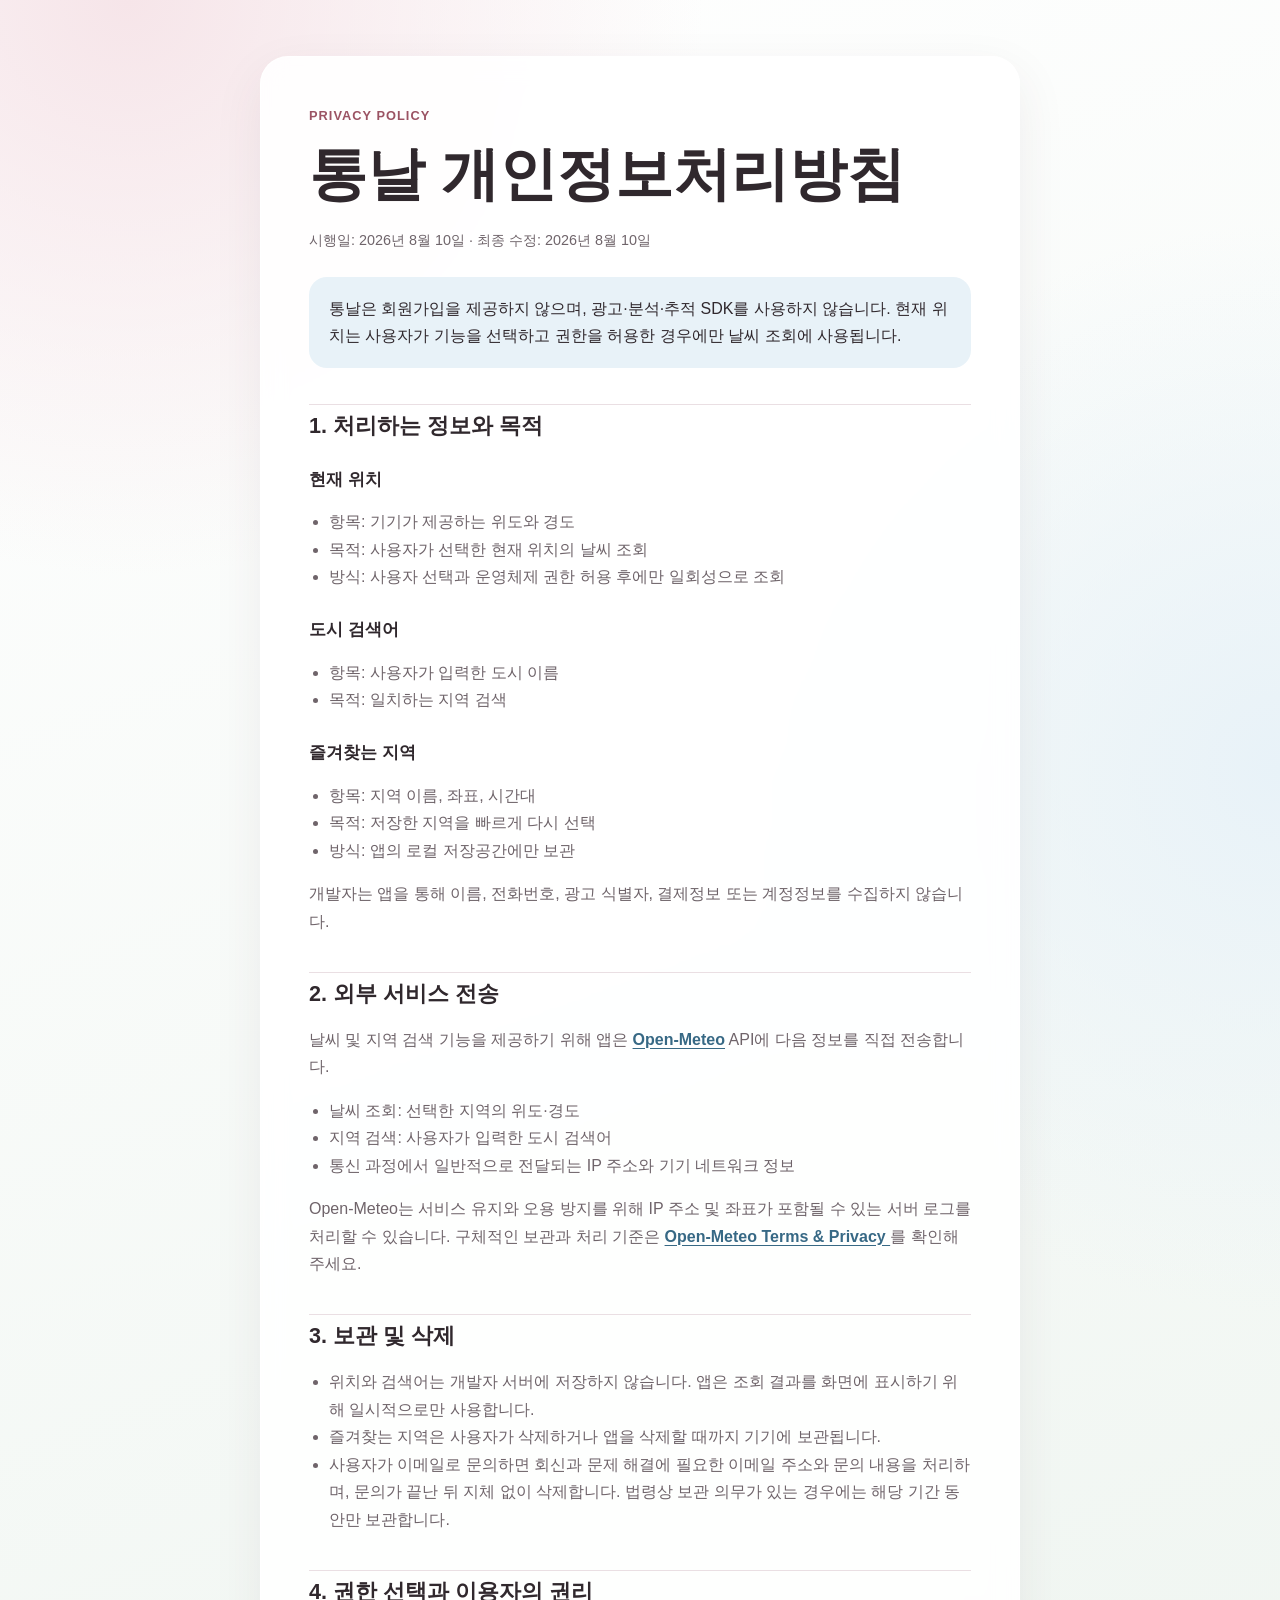
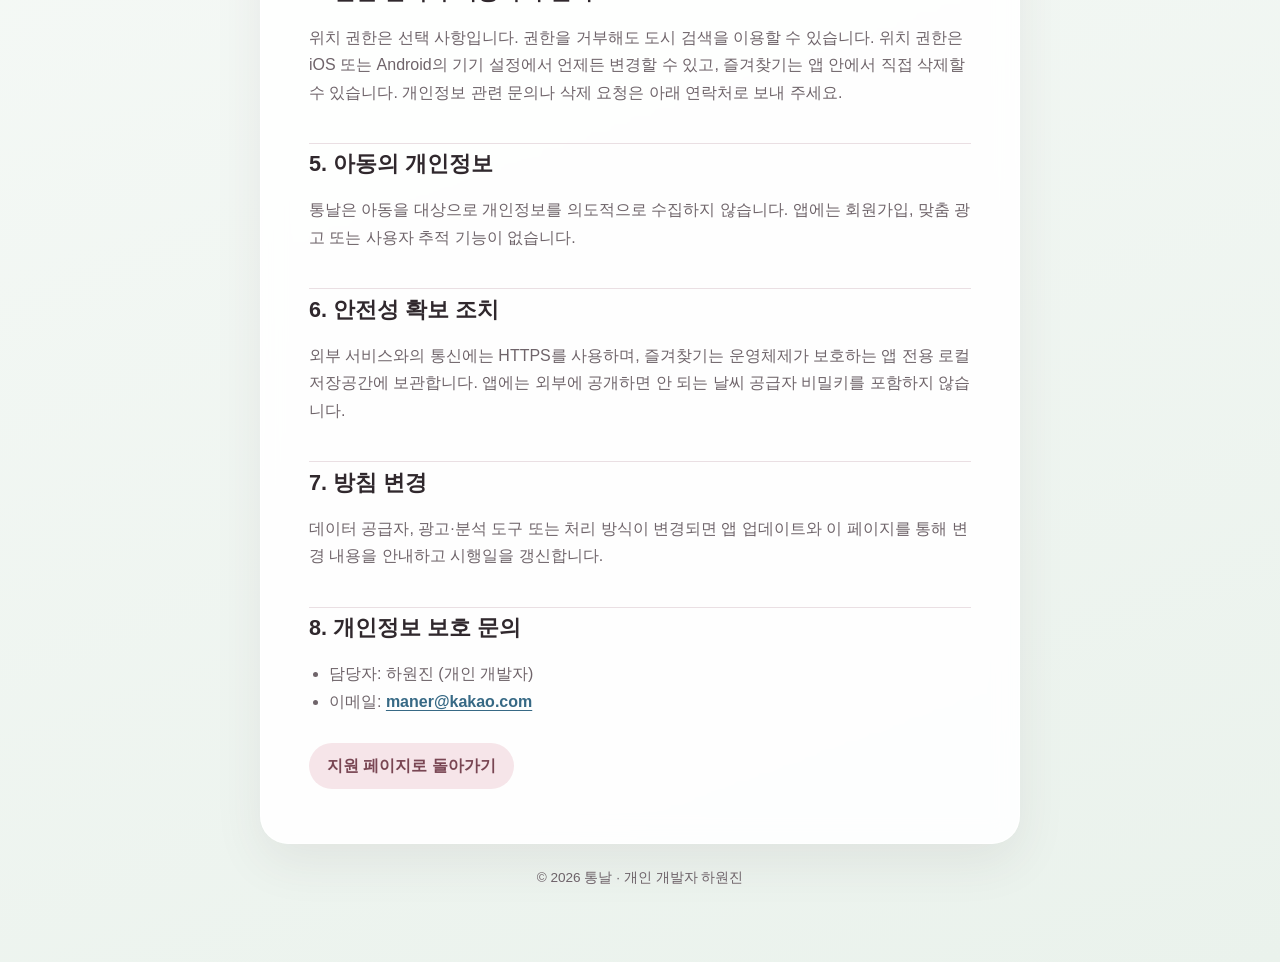
==== privacy.html @ be3b6df5 "통날 지원 및 개인정보처리방침 공개" ====
<!doctype html>
<html lang="ko">
  <head>
    <meta charset="utf-8" />
    <meta name="viewport" content="width=device-width, initial-scale=1" />
    <meta name="description" content="통합날씨앱 통날 개인정보처리방침" />
    <title>통날 개인정보처리방침</title>
    <link rel="stylesheet" href="styles.css" />
  </head>
  <body>
    <main>
      <article class="card">
        <div class="eyebrow">PRIVACY POLICY</div>
        <h1>통날 개인정보처리방침</h1>
        <p class="meta">시행일: 2026년 8월 10일 · 최종 수정: 2026년 8월 10일</p>

        <div class="notice">
          통날은 회원가입을 제공하지 않으며, 광고·분석·추적 SDK를 사용하지
          않습니다. 현재 위치는 사용자가 기능을 선택하고 권한을 허용한 경우에만
          날씨 조회에 사용됩니다.
        </div>

        <h2>1. 처리하는 정보와 목적</h2>
        <h3>현재 위치</h3>
        <ul>
          <li>항목: 기기가 제공하는 위도와 경도</li>
          <li>목적: 사용자가 선택한 현재 위치의 날씨 조회</li>
          <li>방식: 사용자 선택과 운영체제 권한 허용 후에만 일회성으로 조회</li>
        </ul>
        <h3>도시 검색어</h3>
        <ul>
          <li>항목: 사용자가 입력한 도시 이름</li>
          <li>목적: 일치하는 지역 검색</li>
        </ul>
        <h3>즐겨찾는 지역</h3>
        <ul>
          <li>항목: 지역 이름, 좌표, 시간대</li>
          <li>목적: 저장한 지역을 빠르게 다시 선택</li>
          <li>방식: 앱의 로컬 저장공간에만 보관</li>
        </ul>
        <p>
          개발자는 앱을 통해 이름, 전화번호, 광고 식별자, 결제정보 또는 계정정보를
          수집하지 않습니다.
        </p>

        <h2>2. 외부 서비스 전송</h2>
        <p>
          날씨 및 지역 검색 기능을 제공하기 위해 앱은
          <a href="https://open-meteo.com/" rel="external">Open-Meteo</a> API에
          다음 정보를 직접 전송합니다.
        </p>
        <ul>
          <li>날씨 조회: 선택한 지역의 위도·경도</li>
          <li>지역 검색: 사용자가 입력한 도시 검색어</li>
          <li>통신 과정에서 일반적으로 전달되는 IP 주소와 기기 네트워크 정보</li>
        </ul>
        <p>
          Open-Meteo는 서비스 유지와 오용 방지를 위해 IP 주소 및 좌표가 포함될 수
          있는 서버 로그를 처리할 수 있습니다. 구체적인 보관과 처리 기준은
          <a href="https://open-meteo.com/en/terms" rel="external">
            Open-Meteo Terms &amp; Privacy
          </a>를 확인해 주세요.
        </p>

        <h2>3. 보관 및 삭제</h2>
        <ul>
          <li>
            위치와 검색어는 개발자 서버에 저장하지 않습니다. 앱은 조회 결과를
            화면에 표시하기 위해 일시적으로만 사용합니다.
          </li>
          <li>
            즐겨찾는 지역은 사용자가 삭제하거나 앱을 삭제할 때까지 기기에
            보관됩니다.
          </li>
          <li>
            사용자가 이메일로 문의하면 회신과 문제 해결에 필요한 이메일 주소와
            문의 내용을 처리하며, 문의가 끝난 뒤 지체 없이 삭제합니다. 법령상
            보관 의무가 있는 경우에는 해당 기간 동안만 보관합니다.
          </li>
        </ul>

        <h2>4. 권한 선택과 이용자의 권리</h2>
        <p>
          위치 권한은 선택 사항입니다. 권한을 거부해도 도시 검색을 이용할 수
          있습니다. 위치 권한은 iOS 또는 Android의 기기 설정에서 언제든 변경할 수
          있고, 즐겨찾기는 앱 안에서 직접 삭제할 수 있습니다. 개인정보 관련 문의나
          삭제 요청은 아래 연락처로 보내 주세요.
        </p>

        <h2>5. 아동의 개인정보</h2>
        <p>
          통날은 아동을 대상으로 개인정보를 의도적으로 수집하지 않습니다. 앱에는
          회원가입, 맞춤 광고 또는 사용자 추적 기능이 없습니다.
        </p>

        <h2>6. 안전성 확보 조치</h2>
        <p>
          외부 서비스와의 통신에는 HTTPS를 사용하며, 즐겨찾기는 운영체제가 보호하는
          앱 전용 로컬 저장공간에 보관합니다. 앱에는 외부에 공개하면 안 되는 날씨
          공급자 비밀키를 포함하지 않습니다.
        </p>

        <h2>7. 방침 변경</h2>
        <p>
          데이터 공급자, 광고·분석 도구 또는 처리 방식이 변경되면 앱 업데이트와 이
          페이지를 통해 변경 내용을 안내하고 시행일을 갱신합니다.
        </p>

        <h2>8. 개인정보 보호 문의</h2>
        <ul>
          <li>담당자: 하원진 (개인 개발자)</li>
          <li>이메일: <a href="mailto:maner@kakao.com">maner@kakao.com</a></li>
        </ul>

        <div class="actions">
          <a class="button secondary" href="index.html">지원 페이지로 돌아가기</a>
        </div>
      </article>
      <footer>© 2026 통날 · 개인 개발자 하원진</footer>
    </main>
  </body>
</html>
---- styles.css ----
:root {
  color-scheme: light;
  --ink: #30282d;
  --muted: #6f646a;
  --line: #eadfe3;
  --rose: #f6e5e9;
  --blue: #e8f2f8;
  --sage: #eaf2ec;
  --surface: rgba(255, 255, 255, 0.9);
}

* {
  box-sizing: border-box;
}

body {
  margin: 0;
  color: var(--ink);
  background:
    radial-gradient(circle at 10% 0%, var(--rose), transparent 36rem),
    radial-gradient(circle at 100% 30%, var(--blue), transparent 34rem),
    linear-gradient(160deg, #fff 0%, var(--sage) 100%);
  font-family: -apple-system, BlinkMacSystemFont, "Apple SD Gothic Neo",
    "Noto Sans KR", sans-serif;
  line-height: 1.72;
  min-height: 100vh;
}

main {
  width: min(760px, calc(100% - 32px));
  margin: 0 auto;
  padding: 56px 0 72px;
}

.card {
  background: var(--surface);
  border: 1px solid rgba(255, 255, 255, 0.8);
  border-radius: 28px;
  box-shadow: 0 18px 50px rgba(71, 56, 64, 0.08);
  padding: clamp(24px, 5vw, 48px);
  backdrop-filter: blur(12px);
}

.eyebrow {
  color: #9b5363;
  font-size: 0.8rem;
  font-weight: 800;
  letter-spacing: 0.08em;
}

h1,
h2,
h3 {
  line-height: 1.35;
  margin-top: 1.7em;
}

h1 {
  font-size: clamp(2rem, 8vw, 3.6rem);
  margin: 0.15em 0 0.25em;
}

h2 {
  font-size: 1.35rem;
  padding-top: 0.35rem;
  border-top: 1px solid var(--line);
}

h3 {
  font-size: 1.05rem;
}

p,
li {
  color: var(--muted);
}

ul {
  padding-left: 1.25rem;
}

a {
  color: #376985;
  font-weight: 700;
  text-underline-offset: 0.18em;
}

.actions {
  display: flex;
  flex-wrap: wrap;
  gap: 10px;
  margin: 28px 0 6px;
}

.button {
  display: inline-flex;
  align-items: center;
  min-height: 46px;
  padding: 0 18px;
  border-radius: 999px;
  background: #394f5b;
  color: #fff;
  text-decoration: none;
}

.button.secondary {
  background: var(--rose);
  color: #794653;
}

.meta {
  font-size: 0.9rem;
}

.notice {
  margin: 24px 0;
  padding: 18px 20px;
  border-radius: 18px;
  background: var(--blue);
}

footer {
  text-align: center;
  color: var(--muted);
  font-size: 0.85rem;
  padding-top: 22px;
}

@media (max-width: 480px) {
  main {
    width: min(100% - 20px, 760px);
    padding-top: 20px;
  }

  .card {
    border-radius: 22px;
    padding: 24px 20px 32px;
  }
}
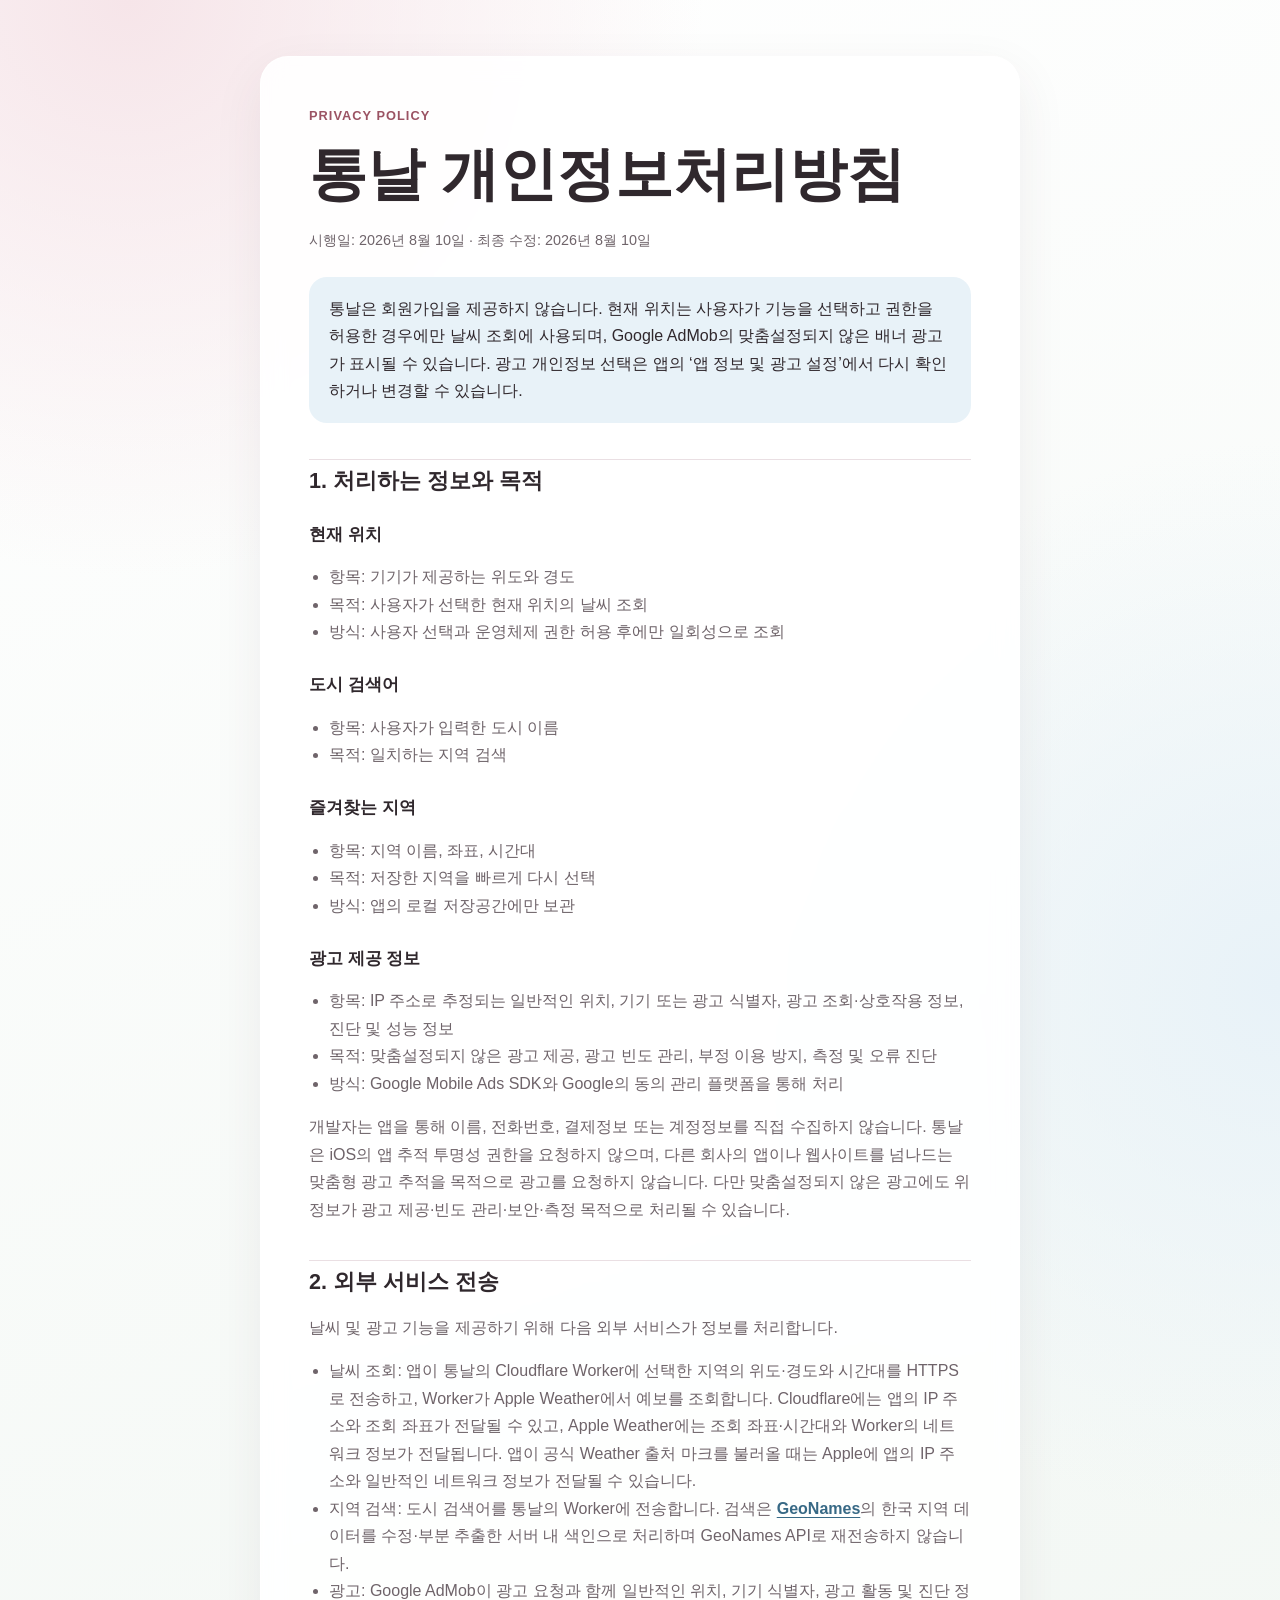
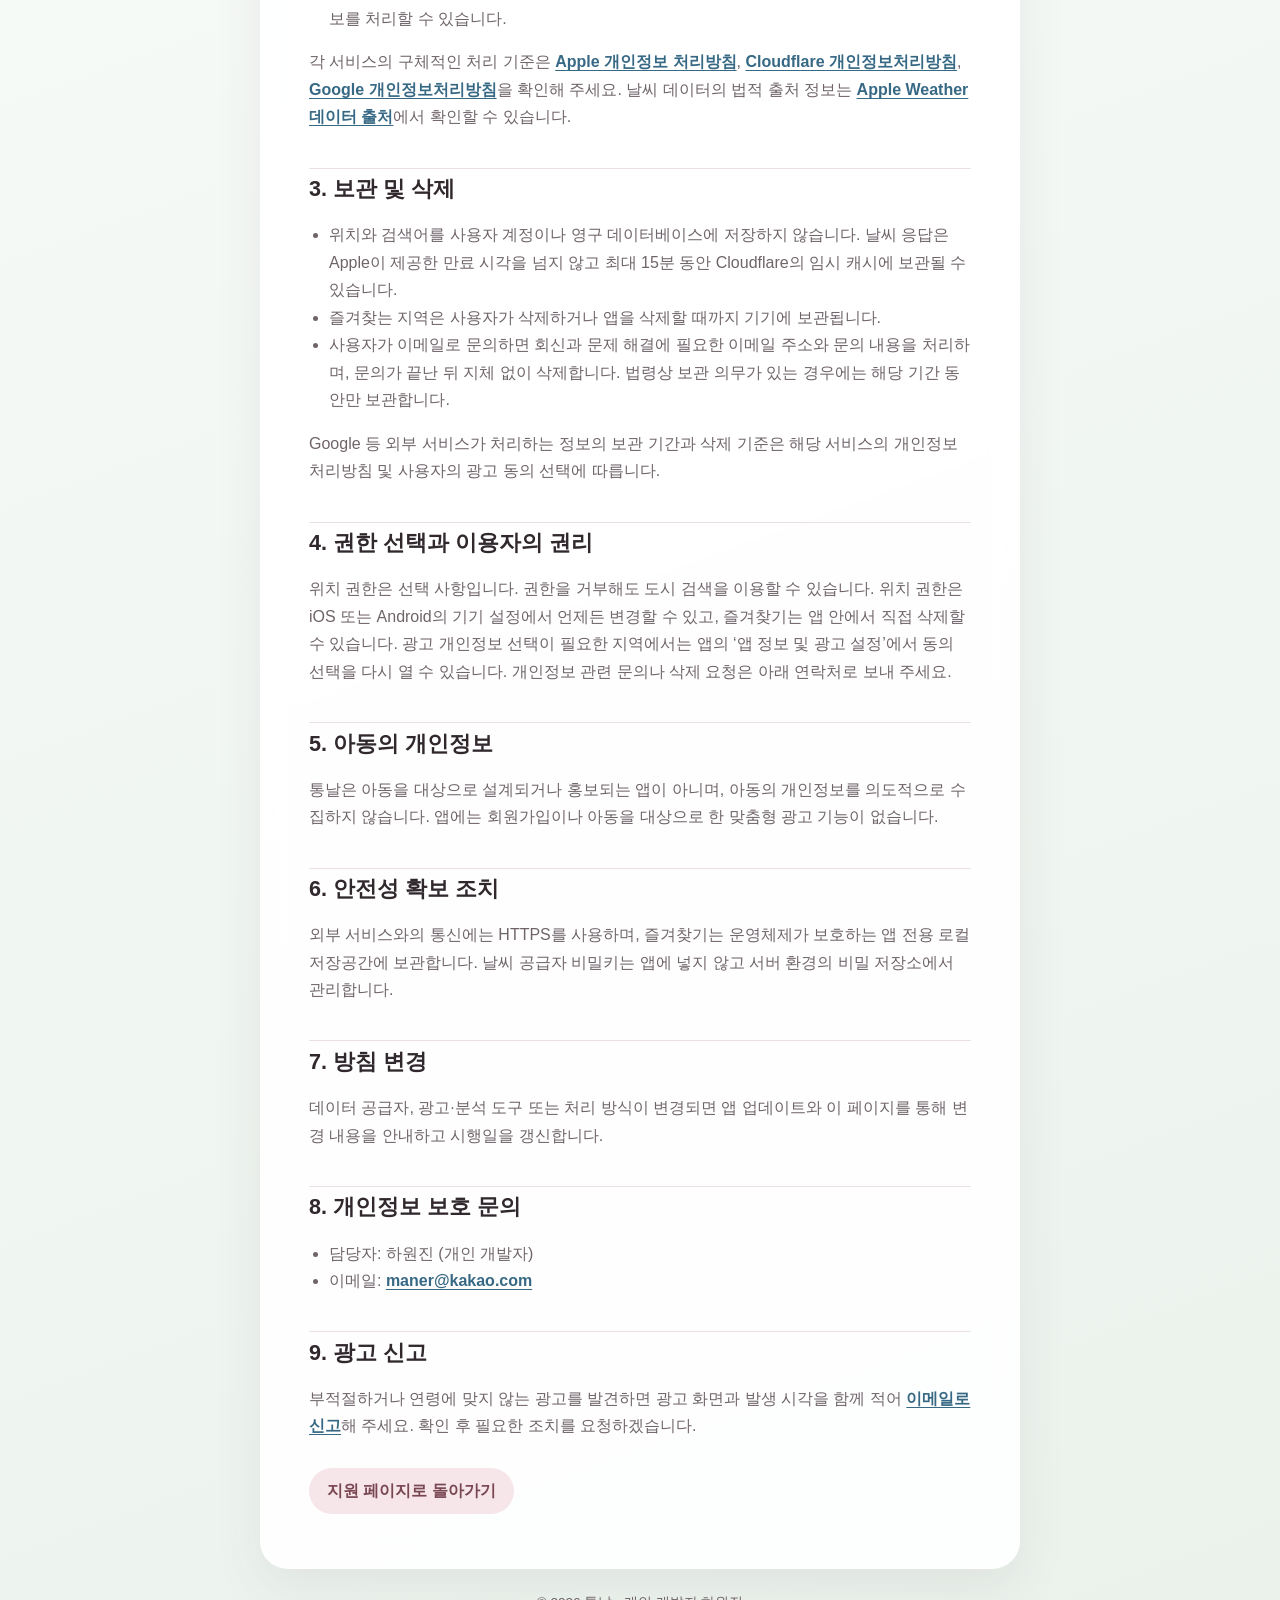
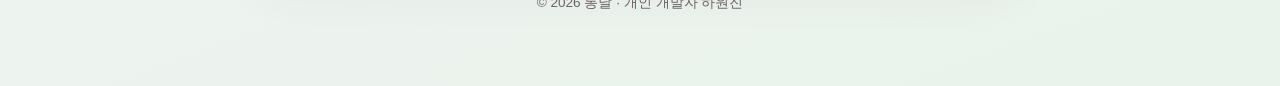
==== commit 66d3b77d: "AdMob 개인정보처리방침 반영" ====
--- a/privacy.html
+++ b/privacy.html
@@ -15,9 +15,10 @@
         <p class="meta">시행일: 2026년 8월 10일 · 최종 수정: 2026년 8월 10일</p>
 
         <div class="notice">
-          통날은 회원가입을 제공하지 않으며, 광고·분석·추적 SDK를 사용하지
-          않습니다. 현재 위치는 사용자가 기능을 선택하고 권한을 허용한 경우에만
-          날씨 조회에 사용됩니다.
+          통날은 회원가입을 제공하지 않습니다. 현재 위치는 사용자가 기능을
+          선택하고 권한을 허용한 경우에만 날씨 조회에 사용되며, Google AdMob의
+          맞춤설정되지 않은 배너 광고가 표시될 수 있습니다. 광고 개인정보 선택은
+          앱의 ‘앱 정보 및 광고 설정’에서 다시 확인하거나 변경할 수 있습니다.
         </div>
 
         <h2>1. 처리하는 정보와 목적</h2>
@@ -38,35 +39,68 @@
           <li>목적: 저장한 지역을 빠르게 다시 선택</li>
           <li>방식: 앱의 로컬 저장공간에만 보관</li>
         </ul>
+        <h3>광고 제공 정보</h3>
+        <ul>
+          <li>
+            항목: IP 주소로 추정되는 일반적인 위치, 기기 또는 광고 식별자, 광고
+            조회·상호작용 정보, 진단 및 성능 정보
+          </li>
+          <li>
+            목적: 맞춤설정되지 않은 광고 제공, 광고 빈도 관리, 부정 이용 방지,
+            측정 및 오류 진단
+          </li>
+          <li>
+            방식: Google Mobile Ads SDK와 Google의 동의 관리 플랫폼을 통해 처리
+          </li>
+        </ul>
         <p>
-          개발자는 앱을 통해 이름, 전화번호, 광고 식별자, 결제정보 또는 계정정보를
-          수집하지 않습니다.
+          개발자는 앱을 통해 이름, 전화번호, 결제정보 또는 계정정보를 직접
+          수집하지 않습니다. 통날은 iOS의 앱 추적 투명성 권한을 요청하지 않으며,
+          다른 회사의 앱이나 웹사이트를 넘나드는 맞춤형 광고 추적을 목적으로
+          광고를 요청하지 않습니다. 다만 맞춤설정되지 않은 광고에도 위 정보가
+          광고 제공·빈도 관리·보안·측정 목적으로 처리될 수 있습니다.
         </p>
 
         <h2>2. 외부 서비스 전송</h2>
         <p>
-          날씨 및 지역 검색 기능을 제공하기 위해 앱은
-          <a href="https://open-meteo.com/" rel="external">Open-Meteo</a> API에
-          다음 정보를 직접 전송합니다.
+          날씨 및 광고 기능을 제공하기 위해 다음 외부 서비스가 정보를 처리합니다.
         </p>
         <ul>
-          <li>날씨 조회: 선택한 지역의 위도·경도</li>
-          <li>지역 검색: 사용자가 입력한 도시 검색어</li>
-          <li>통신 과정에서 일반적으로 전달되는 IP 주소와 기기 네트워크 정보</li>
+          <li>
+            날씨 조회: 앱이 통날의 Cloudflare Worker에 선택한 지역의 위도·경도와
+            시간대를 HTTPS로 전송하고, Worker가 Apple Weather에서 예보를
+            조회합니다. Cloudflare에는 앱의 IP 주소와 조회 좌표가 전달될 수 있고,
+            Apple Weather에는 조회 좌표·시간대와 Worker의 네트워크 정보가
+            전달됩니다. 앱이 공식 Weather 출처 마크를 불러올 때는 Apple에 앱의
+            IP 주소와 일반적인 네트워크 정보가 전달될 수 있습니다.
+          </li>
+          <li>
+            지역 검색: 도시 검색어를 통날의 Worker에 전송합니다. 검색은
+            <a href="https://www.geonames.org/" rel="external">GeoNames</a>의 한국
+            지역 데이터를 수정·부분 추출한 서버 내 색인으로 처리하며 GeoNames
+            API로 재전송하지 않습니다.
+          </li>
+          <li>
+            광고: Google AdMob이 광고 요청과 함께 일반적인 위치, 기기 식별자,
+            광고 활동 및 진단 정보를 처리할 수 있습니다.
+          </li>
         </ul>
         <p>
-          Open-Meteo는 서비스 유지와 오용 방지를 위해 IP 주소 및 좌표가 포함될 수
-          있는 서버 로그를 처리할 수 있습니다. 구체적인 보관과 처리 기준은
-          <a href="https://open-meteo.com/en/terms" rel="external">
-            Open-Meteo Terms &amp; Privacy
-          </a>를 확인해 주세요.
+          각 서비스의 구체적인 처리 기준은
+          <a href="https://www.apple.com/legal/privacy/" rel="external">Apple 개인정보 처리방침</a>,
+          <a href="https://www.cloudflare.com/privacypolicy/" rel="external">Cloudflare 개인정보처리방침</a>,
+          <a href="https://policies.google.com/privacy" rel="external">Google 개인정보처리방침</a>을
+          확인해 주세요. 날씨 데이터의 법적 출처 정보는
+          <a href="https://weatherkit.apple.com/legal-attribution.html" rel="external">Apple Weather 데이터 출처</a>에서
+          확인할 수 있습니다.
         </p>
 
         <h2>3. 보관 및 삭제</h2>
         <ul>
           <li>
-            위치와 검색어는 개발자 서버에 저장하지 않습니다. 앱은 조회 결과를
-            화면에 표시하기 위해 일시적으로만 사용합니다.
+            위치와 검색어를 사용자 계정이나 영구 데이터베이스에 저장하지
+            않습니다. 날씨 응답은 Apple이 제공한 만료 시각을 넘지 않고 최대
+            15분 동안 Cloudflare의 임시 캐시에 보관될 수 있습니다.
           </li>
           <li>
             즐겨찾는 지역은 사용자가 삭제하거나 앱을 삭제할 때까지 기기에
@@ -78,26 +112,32 @@
             보관 의무가 있는 경우에는 해당 기간 동안만 보관합니다.
           </li>
         </ul>
+        <p>
+          Google 등 외부 서비스가 처리하는 정보의 보관 기간과 삭제 기준은 해당
+          서비스의 개인정보처리방침 및 사용자의 광고 동의 선택에 따릅니다.
+        </p>
 
         <h2>4. 권한 선택과 이용자의 권리</h2>
         <p>
           위치 권한은 선택 사항입니다. 권한을 거부해도 도시 검색을 이용할 수
           있습니다. 위치 권한은 iOS 또는 Android의 기기 설정에서 언제든 변경할 수
-          있고, 즐겨찾기는 앱 안에서 직접 삭제할 수 있습니다. 개인정보 관련 문의나
-          삭제 요청은 아래 연락처로 보내 주세요.
+          있고, 즐겨찾기는 앱 안에서 직접 삭제할 수 있습니다. 광고 개인정보 선택이
+          필요한 지역에서는 앱의 ‘앱 정보 및 광고 설정’에서 동의 선택을 다시 열 수
+          있습니다. 개인정보 관련 문의나 삭제 요청은 아래 연락처로 보내 주세요.
         </p>
 
         <h2>5. 아동의 개인정보</h2>
         <p>
-          통날은 아동을 대상으로 개인정보를 의도적으로 수집하지 않습니다. 앱에는
-          회원가입, 맞춤 광고 또는 사용자 추적 기능이 없습니다.
+          통날은 아동을 대상으로 설계되거나 홍보되는 앱이 아니며, 아동의
+          개인정보를 의도적으로 수집하지 않습니다. 앱에는 회원가입이나 아동을
+          대상으로 한 맞춤형 광고 기능이 없습니다.
         </p>
 
         <h2>6. 안전성 확보 조치</h2>
         <p>
           외부 서비스와의 통신에는 HTTPS를 사용하며, 즐겨찾기는 운영체제가 보호하는
-          앱 전용 로컬 저장공간에 보관합니다. 앱에는 외부에 공개하면 안 되는 날씨
-          공급자 비밀키를 포함하지 않습니다.
+          앱 전용 로컬 저장공간에 보관합니다. 날씨 공급자 비밀키는 앱에 넣지 않고
+          서버 환경의 비밀 저장소에서 관리합니다.
         </p>
 
         <h2>7. 방침 변경</h2>
@@ -112,6 +152,14 @@
           <li>이메일: <a href="mailto:maner@kakao.com">maner@kakao.com</a></li>
         </ul>
 
+        <h2>9. 광고 신고</h2>
+        <p>
+          부적절하거나 연령에 맞지 않는 광고를 발견하면 광고 화면과 발생 시각을
+          함께 적어
+          <a href="mailto:maner@kakao.com?subject=%ED%86%B5%EB%82%A0%20%EA%B4%91%EA%B3%A0%20%EC%8B%A0%EA%B3%A0">이메일로 신고</a>해
+          주세요. 확인 후 필요한 조치를 요청하겠습니다.
+        </p>
+
         <div class="actions">
           <a class="button secondary" href="index.html">지원 페이지로 돌아가기</a>
         </div>
--- a/styles.css
+++ b/styles.css
@@ -137,4 +137,3 @@
     padding: 24px 20px 32px;
   }
 }
-
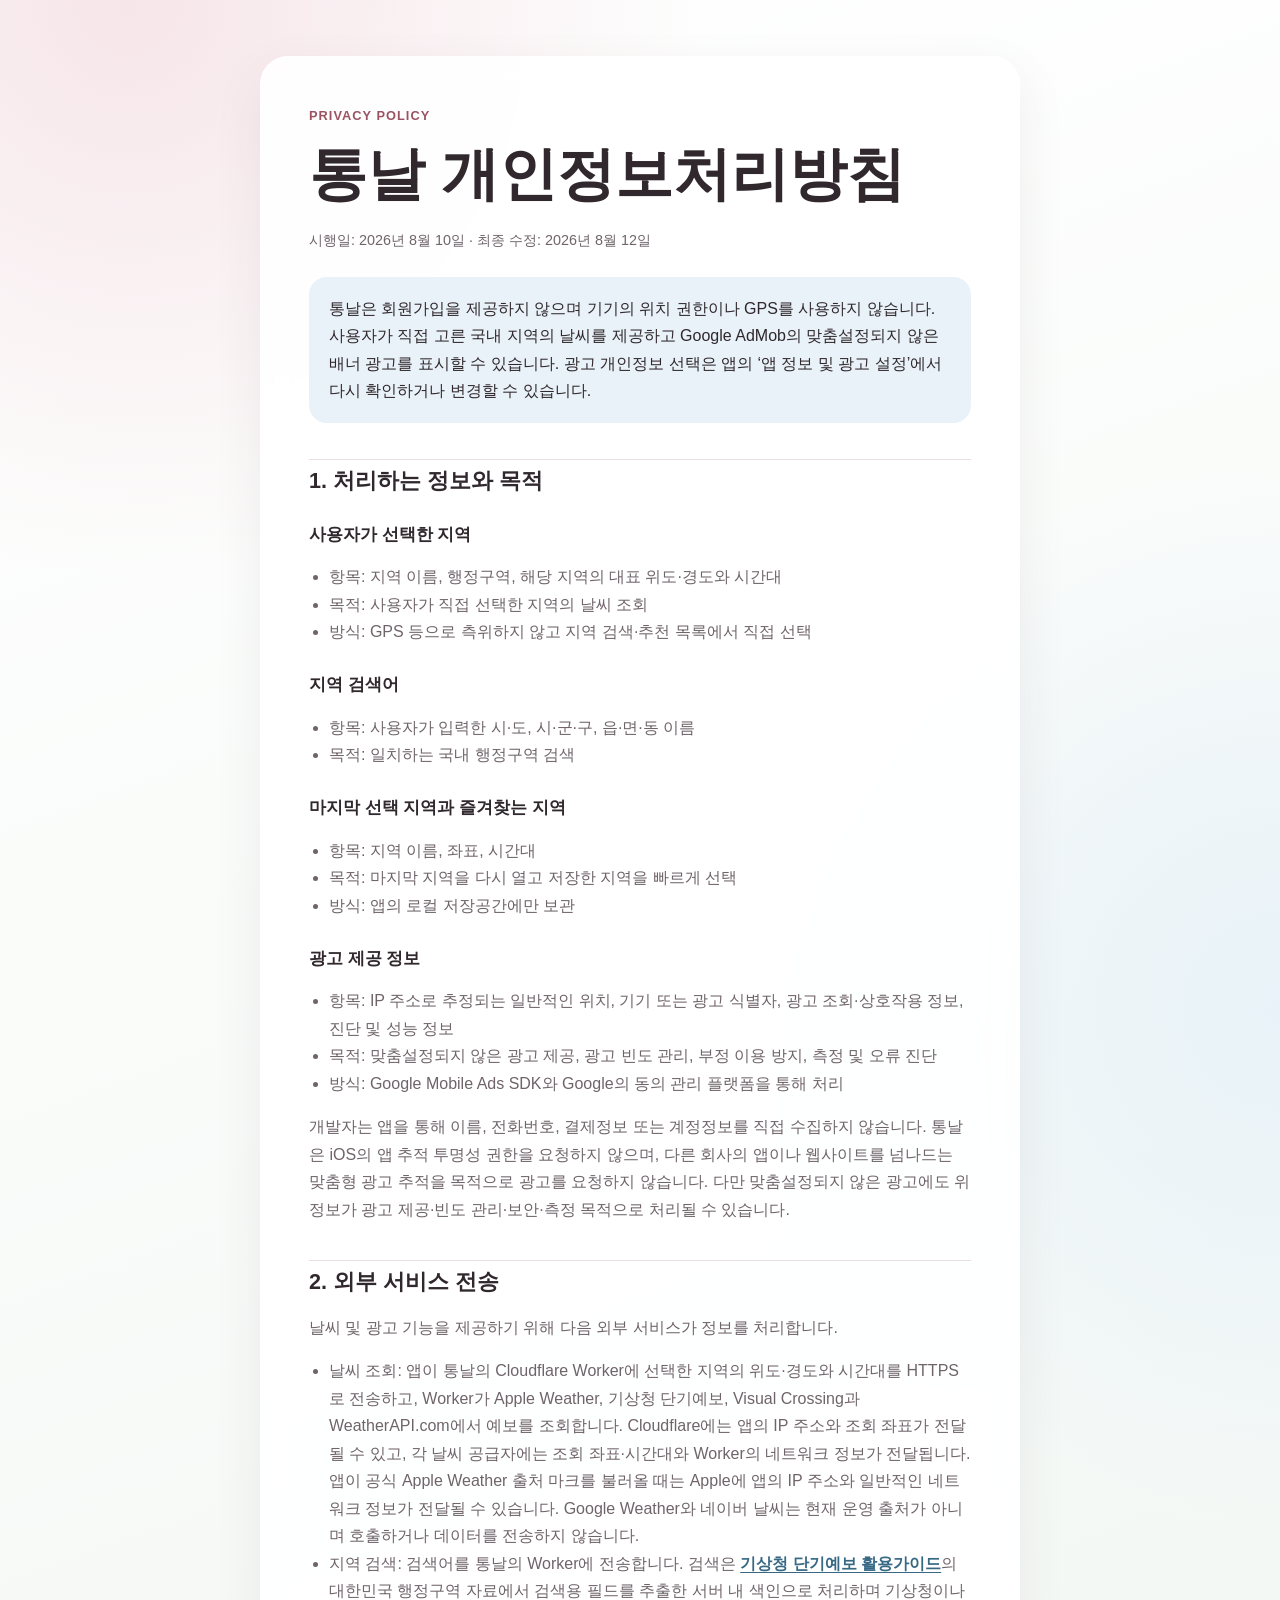
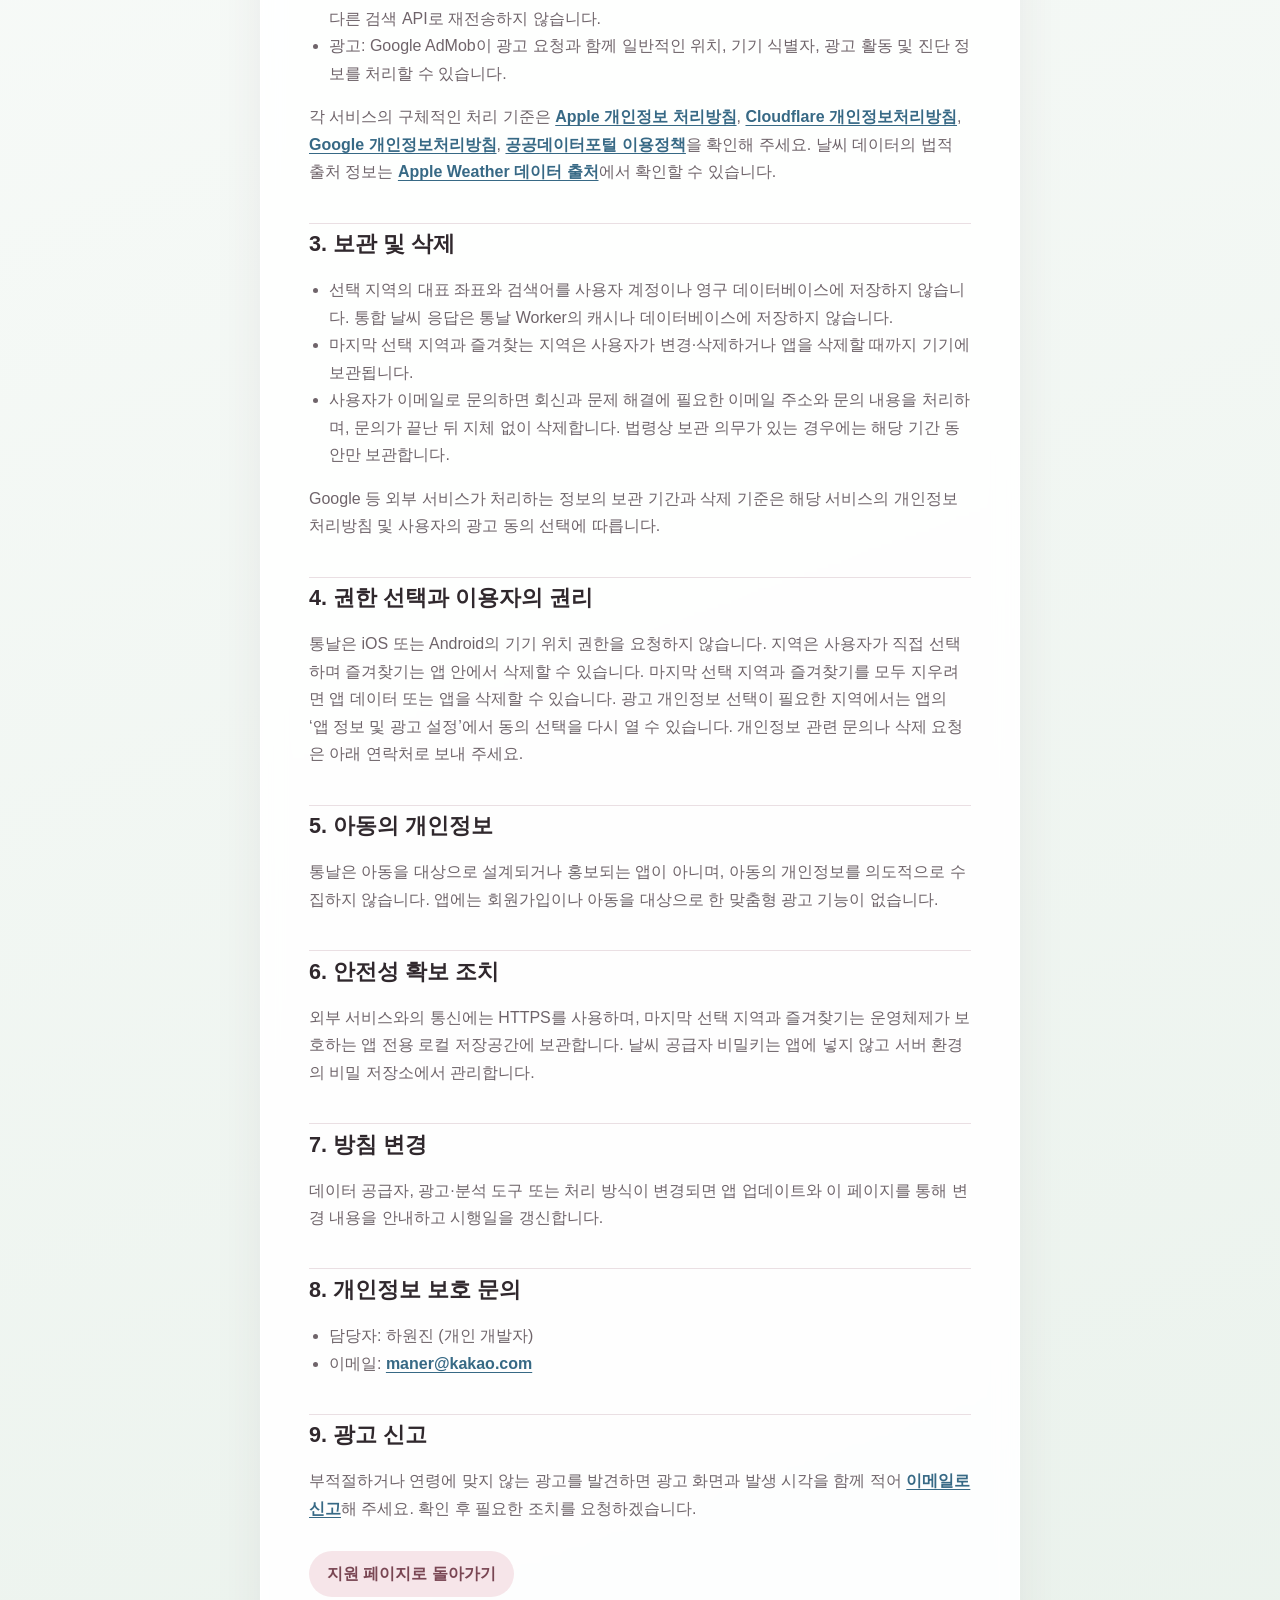
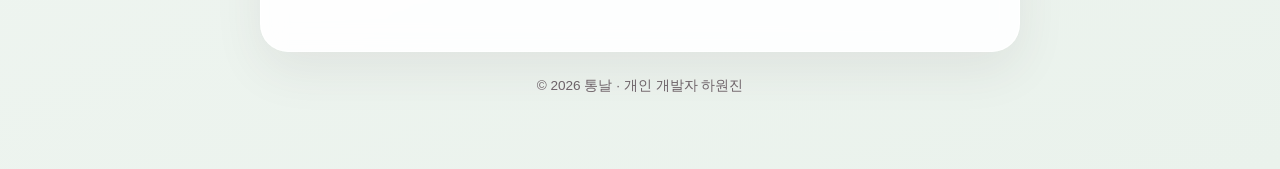
==== commit eb21e762: "Update support privacy policy for manual region selection" ====
--- a/privacy.html
+++ b/privacy.html
@@ -12,31 +12,31 @@
       <article class="card">
         <div class="eyebrow">PRIVACY POLICY</div>
         <h1>통날 개인정보처리방침</h1>
-        <p class="meta">시행일: 2026년 8월 10일 · 최종 수정: 2026년 8월 10일</p>
+        <p class="meta">시행일: 2026년 8월 10일 · 최종 수정: 2026년 8월 12일</p>
 
         <div class="notice">
-          통날은 회원가입을 제공하지 않습니다. 현재 위치는 사용자가 기능을
-          선택하고 권한을 허용한 경우에만 날씨 조회에 사용되며, Google AdMob의
-          맞춤설정되지 않은 배너 광고가 표시될 수 있습니다. 광고 개인정보 선택은
-          앱의 ‘앱 정보 및 광고 설정’에서 다시 확인하거나 변경할 수 있습니다.
+          통날은 회원가입을 제공하지 않으며 기기의 위치 권한이나 GPS를 사용하지
+          않습니다. 사용자가 직접 고른 국내 지역의 날씨를 제공하고 Google
+          AdMob의 맞춤설정되지 않은 배너 광고를 표시할 수 있습니다. 광고 개인정보
+          선택은 앱의 ‘앱 정보 및 광고 설정’에서 다시 확인하거나 변경할 수 있습니다.
         </div>
 
         <h2>1. 처리하는 정보와 목적</h2>
-        <h3>현재 위치</h3>
+        <h3>사용자가 선택한 지역</h3>
         <ul>
-          <li>항목: 기기가 제공하는 위도와 경도</li>
-          <li>목적: 사용자가 선택한 현재 위치의 날씨 조회</li>
-          <li>방식: 사용자 선택과 운영체제 권한 허용 후에만 일회성으로 조회</li>
+          <li>항목: 지역 이름, 행정구역, 해당 지역의 대표 위도·경도와 시간대</li>
+          <li>목적: 사용자가 직접 선택한 지역의 날씨 조회</li>
+          <li>방식: GPS 등으로 측위하지 않고 지역 검색·추천 목록에서 직접 선택</li>
         </ul>
-        <h3>도시 검색어</h3>
+        <h3>지역 검색어</h3>
         <ul>
-          <li>항목: 사용자가 입력한 도시 이름</li>
-          <li>목적: 일치하는 지역 검색</li>
+          <li>항목: 사용자가 입력한 시·도, 시·군·구, 읍·면·동 이름</li>
+          <li>목적: 일치하는 국내 행정구역 검색</li>
         </ul>
-        <h3>즐겨찾는 지역</h3>
+        <h3>마지막 선택 지역과 즐겨찾는 지역</h3>
         <ul>
           <li>항목: 지역 이름, 좌표, 시간대</li>
-          <li>목적: 저장한 지역을 빠르게 다시 선택</li>
+          <li>목적: 마지막 지역을 다시 열고 저장한 지역을 빠르게 선택</li>
           <li>방식: 앱의 로컬 저장공간에만 보관</li>
         </ul>
         <h3>광고 제공 정보</h3>
@@ -68,17 +68,20 @@
         <ul>
           <li>
             날씨 조회: 앱이 통날의 Cloudflare Worker에 선택한 지역의 위도·경도와
-            시간대를 HTTPS로 전송하고, Worker가 Apple Weather에서 예보를
-            조회합니다. Cloudflare에는 앱의 IP 주소와 조회 좌표가 전달될 수 있고,
-            Apple Weather에는 조회 좌표·시간대와 Worker의 네트워크 정보가
-            전달됩니다. 앱이 공식 Weather 출처 마크를 불러올 때는 Apple에 앱의
-            IP 주소와 일반적인 네트워크 정보가 전달될 수 있습니다.
+            시간대를 HTTPS로 전송하고, Worker가 Apple Weather, 기상청 단기예보,
+            Visual Crossing과 WeatherAPI.com에서
+            예보를 조회합니다. Cloudflare에는 앱의 IP 주소와
+            조회 좌표가 전달될 수 있고, 각 날씨 공급자에는 조회 좌표·시간대와
+            Worker의 네트워크 정보가 전달됩니다. 앱이 공식 Apple Weather 출처
+            마크를 불러올 때는 Apple에 앱의 IP 주소와 일반적인 네트워크 정보가
+            전달될 수 있습니다. Google Weather와 네이버 날씨는 현재 운영 출처가
+            아니며 호출하거나 데이터를 전송하지 않습니다.
           </li>
           <li>
-            지역 검색: 도시 검색어를 통날의 Worker에 전송합니다. 검색은
-            <a href="https://www.geonames.org/" rel="external">GeoNames</a>의 한국
-            지역 데이터를 수정·부분 추출한 서버 내 색인으로 처리하며 GeoNames
-            API로 재전송하지 않습니다.
+            지역 검색: 검색어를 통날의 Worker에 전송합니다. 검색은
+            <a href="https://www.data.go.kr/data/15084084/openapi.do" rel="external">기상청 단기예보 활용가이드</a>의
+            대한민국 행정구역 자료에서 검색용 필드를 추출한 서버 내 색인으로
+            처리하며 기상청이나 다른 검색 API로 재전송하지 않습니다.
           </li>
           <li>
             광고: Google AdMob이 광고 요청과 함께 일반적인 위치, 기기 식별자,
@@ -89,7 +92,8 @@
           각 서비스의 구체적인 처리 기준은
           <a href="https://www.apple.com/legal/privacy/" rel="external">Apple 개인정보 처리방침</a>,
           <a href="https://www.cloudflare.com/privacypolicy/" rel="external">Cloudflare 개인정보처리방침</a>,
-          <a href="https://policies.google.com/privacy" rel="external">Google 개인정보처리방침</a>을
+          <a href="https://policies.google.com/privacy" rel="external">Google 개인정보처리방침</a>,
+          <a href="https://www.data.go.kr/ugs/selectPortalPolicyView.do" rel="external">공공데이터포털 이용정책</a>을
           확인해 주세요. 날씨 데이터의 법적 출처 정보는
           <a href="https://weatherkit.apple.com/legal-attribution.html" rel="external">Apple Weather 데이터 출처</a>에서
           확인할 수 있습니다.
@@ -98,13 +102,13 @@
         <h2>3. 보관 및 삭제</h2>
         <ul>
           <li>
-            위치와 검색어를 사용자 계정이나 영구 데이터베이스에 저장하지
-            않습니다. 날씨 응답은 Apple이 제공한 만료 시각을 넘지 않고 최대
-            15분 동안 Cloudflare의 임시 캐시에 보관될 수 있습니다.
+            선택 지역의 대표 좌표와 검색어를 사용자 계정이나 영구 데이터베이스에
+            저장하지 않습니다. 통합 날씨 응답은 통날 Worker의 캐시나
+            데이터베이스에 저장하지 않습니다.
           </li>
           <li>
-            즐겨찾는 지역은 사용자가 삭제하거나 앱을 삭제할 때까지 기기에
-            보관됩니다.
+            마지막 선택 지역과 즐겨찾는 지역은 사용자가 변경·삭제하거나 앱을
+            삭제할 때까지 기기에 보관됩니다.
           </li>
           <li>
             사용자가 이메일로 문의하면 회신과 문제 해결에 필요한 이메일 주소와
@@ -119,11 +123,12 @@
 
         <h2>4. 권한 선택과 이용자의 권리</h2>
         <p>
-          위치 권한은 선택 사항입니다. 권한을 거부해도 도시 검색을 이용할 수
-          있습니다. 위치 권한은 iOS 또는 Android의 기기 설정에서 언제든 변경할 수
-          있고, 즐겨찾기는 앱 안에서 직접 삭제할 수 있습니다. 광고 개인정보 선택이
-          필요한 지역에서는 앱의 ‘앱 정보 및 광고 설정’에서 동의 선택을 다시 열 수
-          있습니다. 개인정보 관련 문의나 삭제 요청은 아래 연락처로 보내 주세요.
+          통날은 iOS 또는 Android의 기기 위치 권한을 요청하지 않습니다. 지역은
+          사용자가 직접 선택하며 즐겨찾기는 앱 안에서 삭제할 수 있습니다. 마지막
+          선택 지역과 즐겨찾기를 모두 지우려면 앱 데이터 또는 앱을 삭제할 수
+          있습니다. 광고 개인정보 선택이 필요한 지역에서는 앱의 ‘앱 정보 및 광고
+          설정’에서 동의 선택을 다시 열 수 있습니다. 개인정보 관련 문의나 삭제
+          요청은 아래 연락처로 보내 주세요.
         </p>
 
         <h2>5. 아동의 개인정보</h2>
@@ -135,9 +140,9 @@
 
         <h2>6. 안전성 확보 조치</h2>
         <p>
-          외부 서비스와의 통신에는 HTTPS를 사용하며, 즐겨찾기는 운영체제가 보호하는
-          앱 전용 로컬 저장공간에 보관합니다. 날씨 공급자 비밀키는 앱에 넣지 않고
-          서버 환경의 비밀 저장소에서 관리합니다.
+          외부 서비스와의 통신에는 HTTPS를 사용하며, 마지막 선택 지역과 즐겨찾기는
+          운영체제가 보호하는 앱 전용 로컬 저장공간에 보관합니다. 날씨 공급자
+          비밀키는 앱에 넣지 않고 서버 환경의 비밀 저장소에서 관리합니다.
         </p>
 
         <h2>7. 방침 변경</h2>
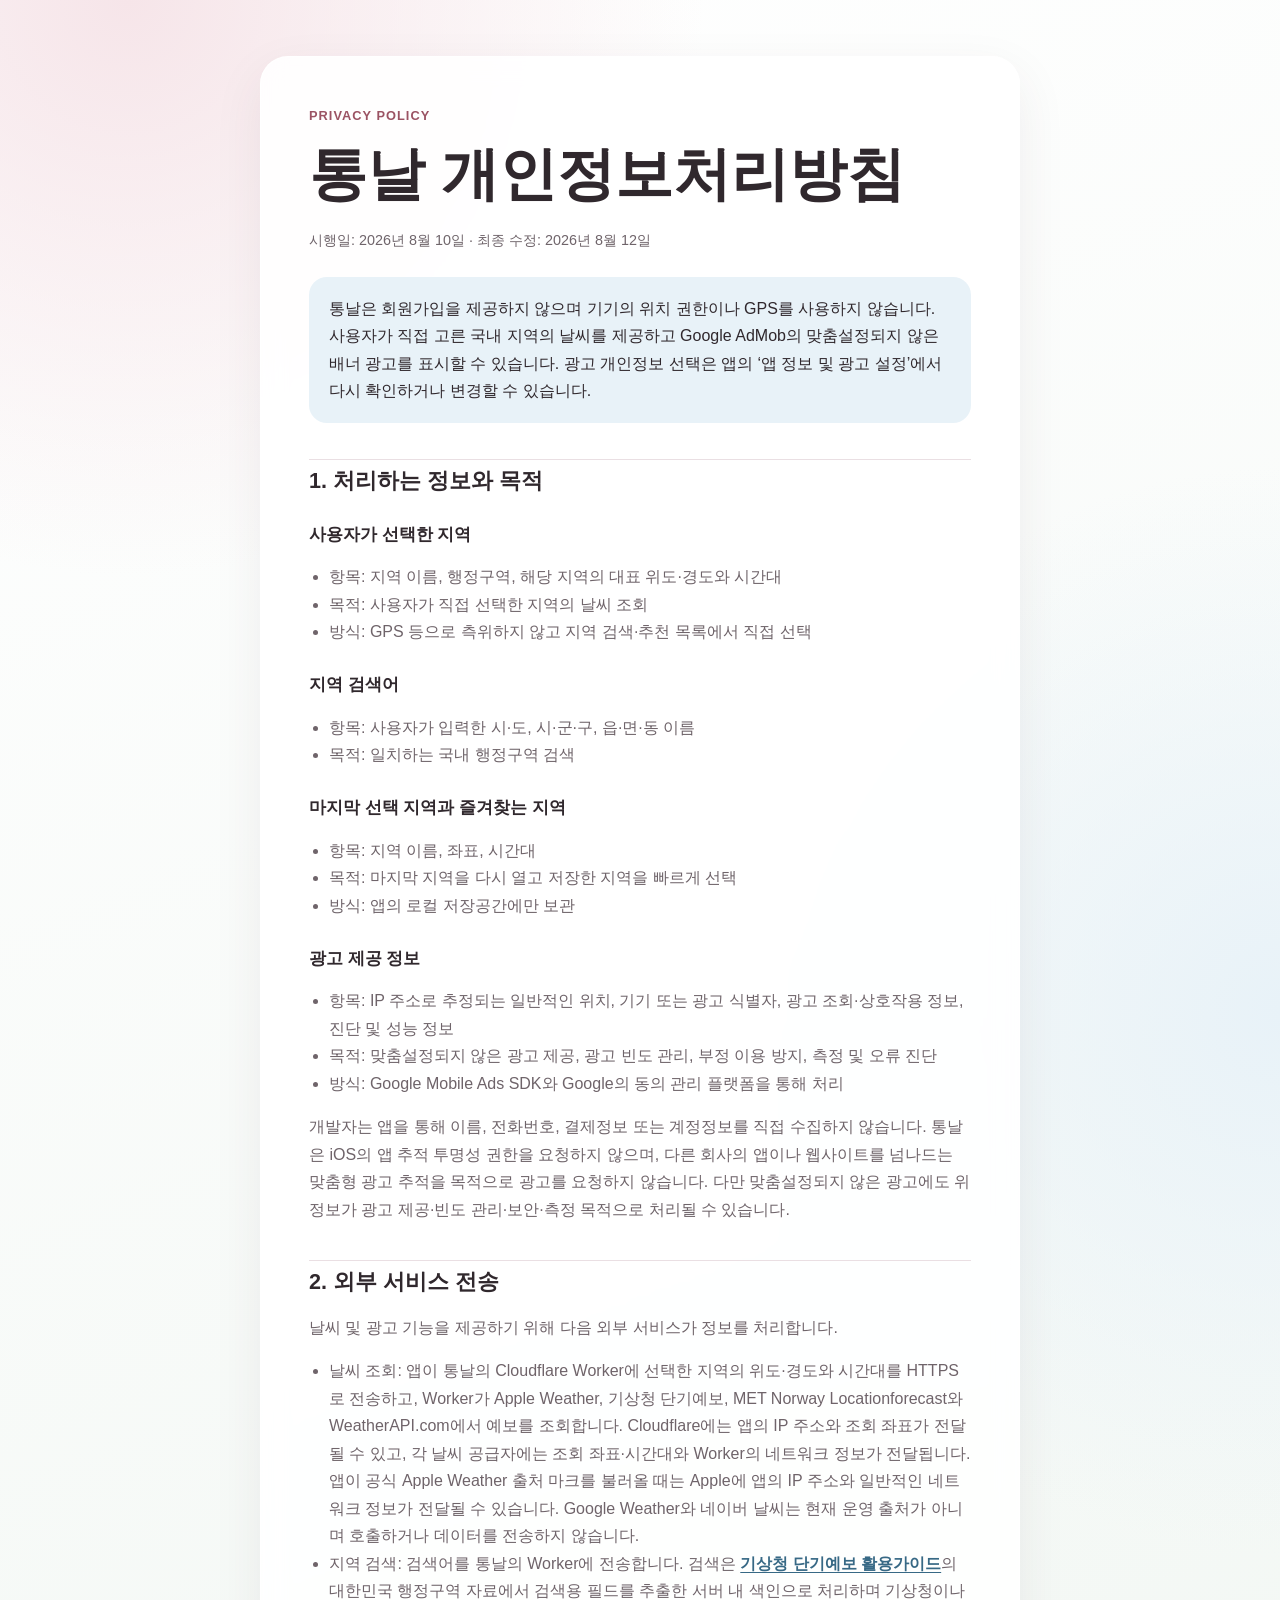
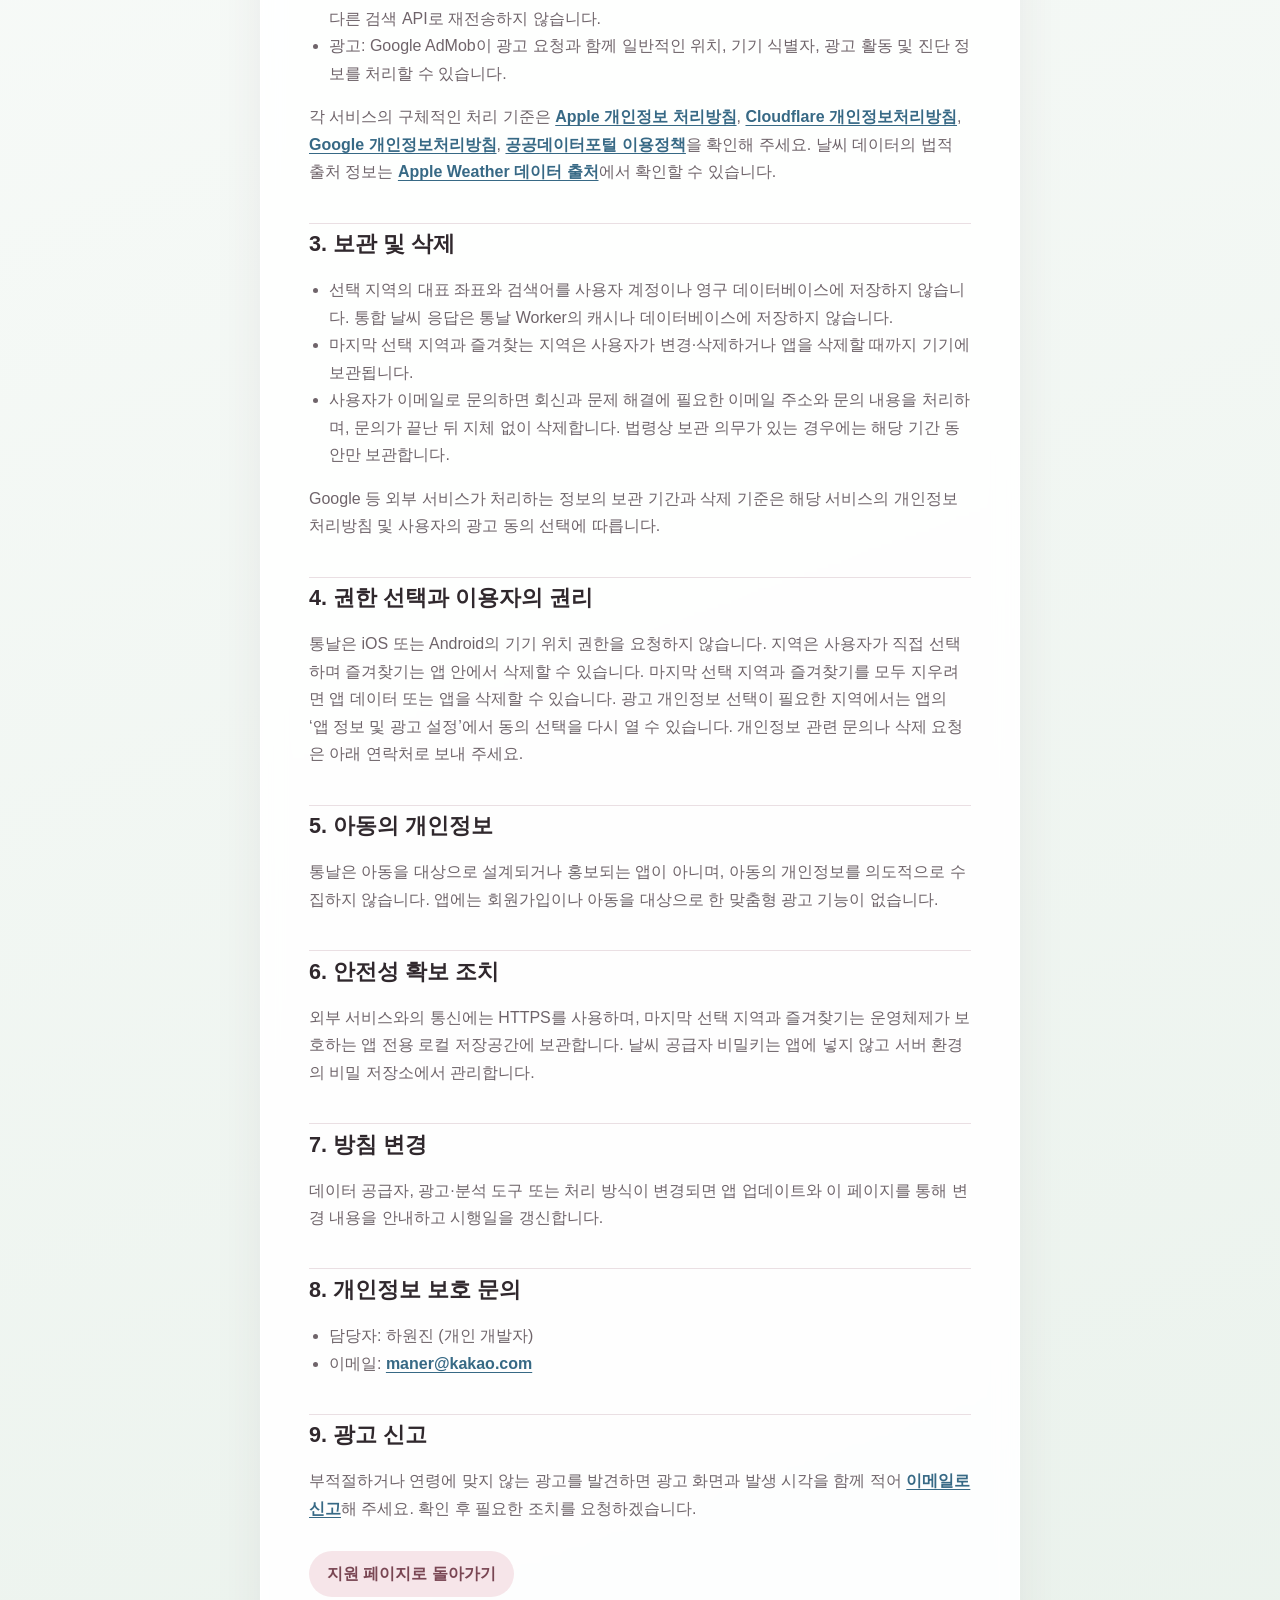
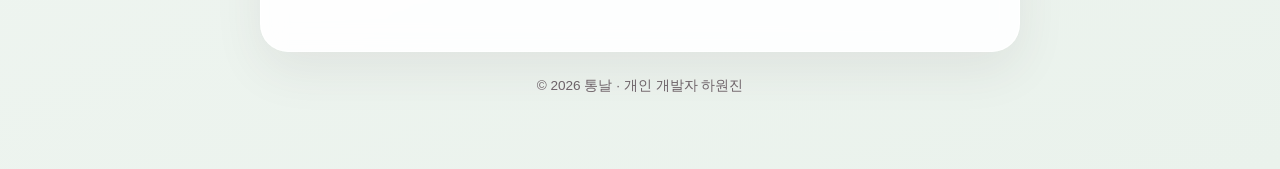
==== commit 01e417d0: "Replace Visual Crossing with MET Norway" ====
--- a/privacy.html
+++ b/privacy.html
@@ -69,7 +69,7 @@
           <li>
             날씨 조회: 앱이 통날의 Cloudflare Worker에 선택한 지역의 위도·경도와
             시간대를 HTTPS로 전송하고, Worker가 Apple Weather, 기상청 단기예보,
-            Visual Crossing과 WeatherAPI.com에서
+            MET Norway Locationforecast와 WeatherAPI.com에서
             예보를 조회합니다. Cloudflare에는 앱의 IP 주소와
             조회 좌표가 전달될 수 있고, 각 날씨 공급자에는 조회 좌표·시간대와
             Worker의 네트워크 정보가 전달됩니다. 앱이 공식 Apple Weather 출처
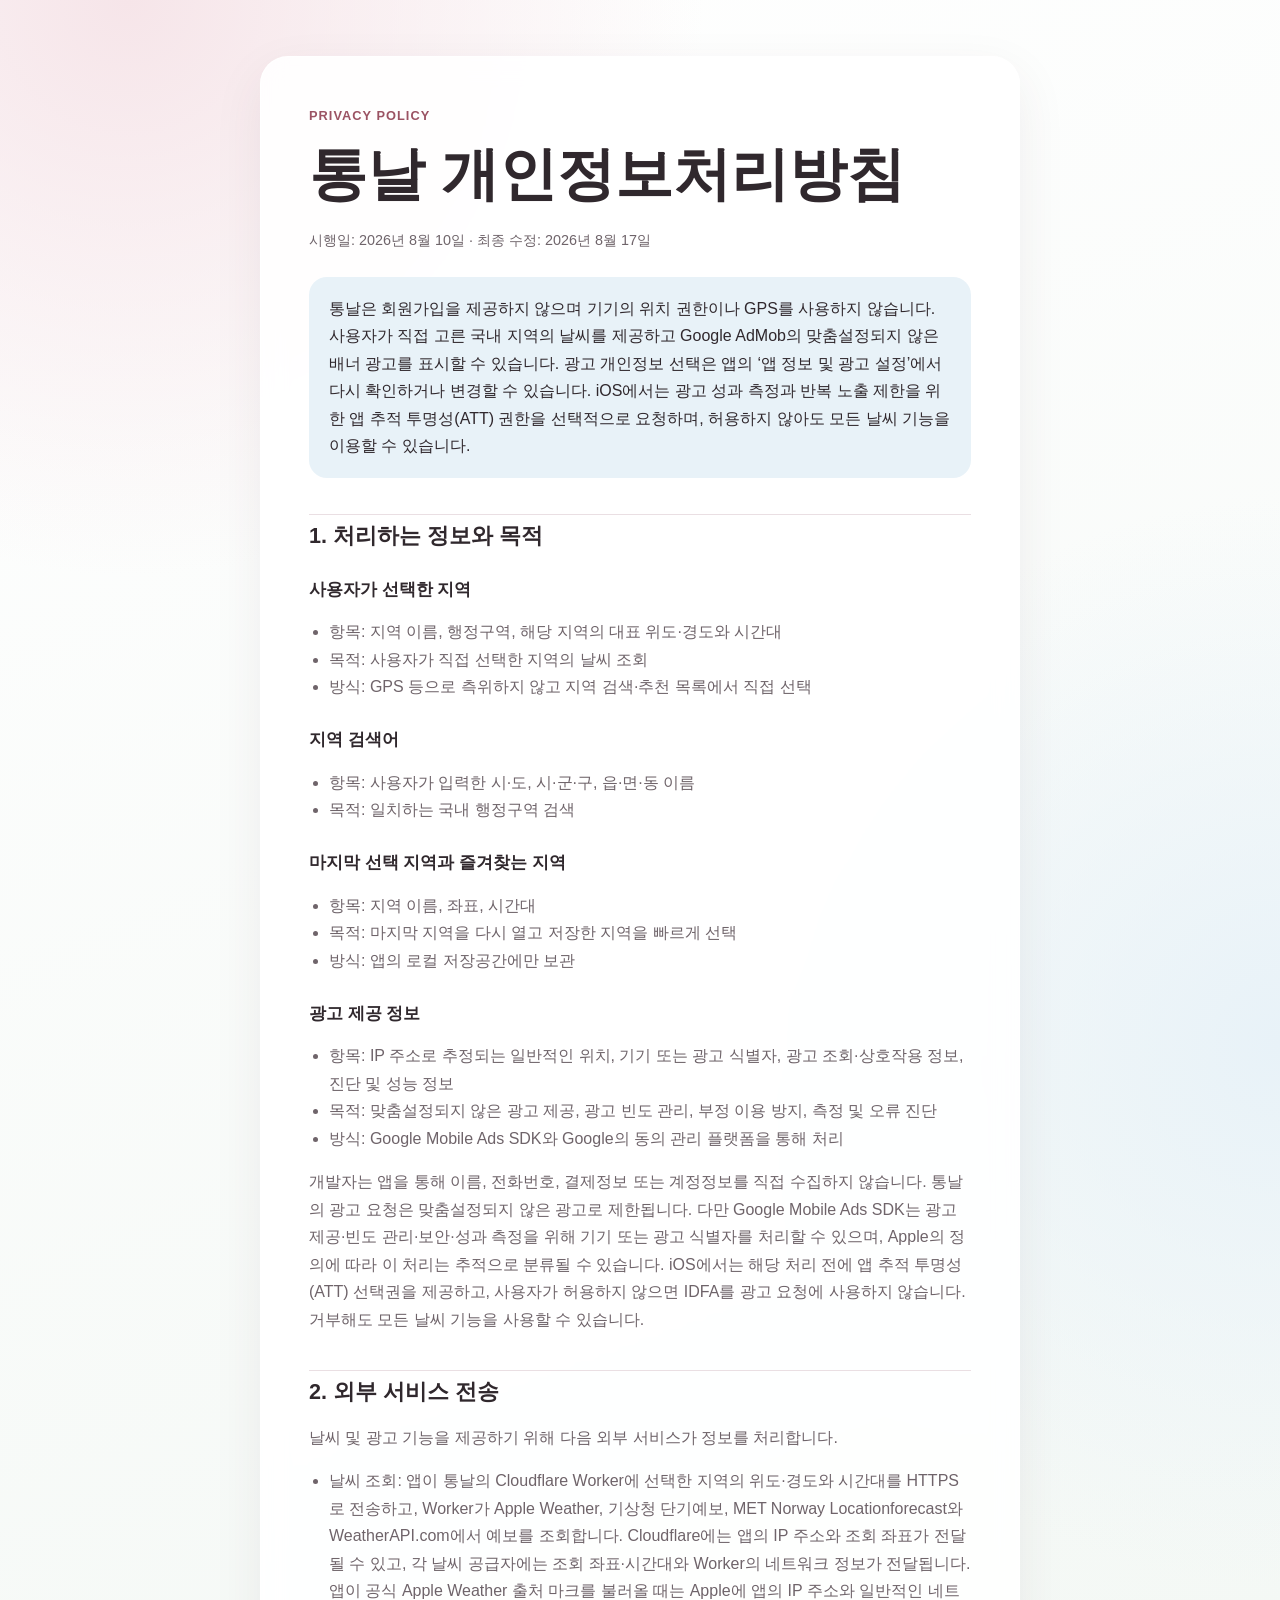
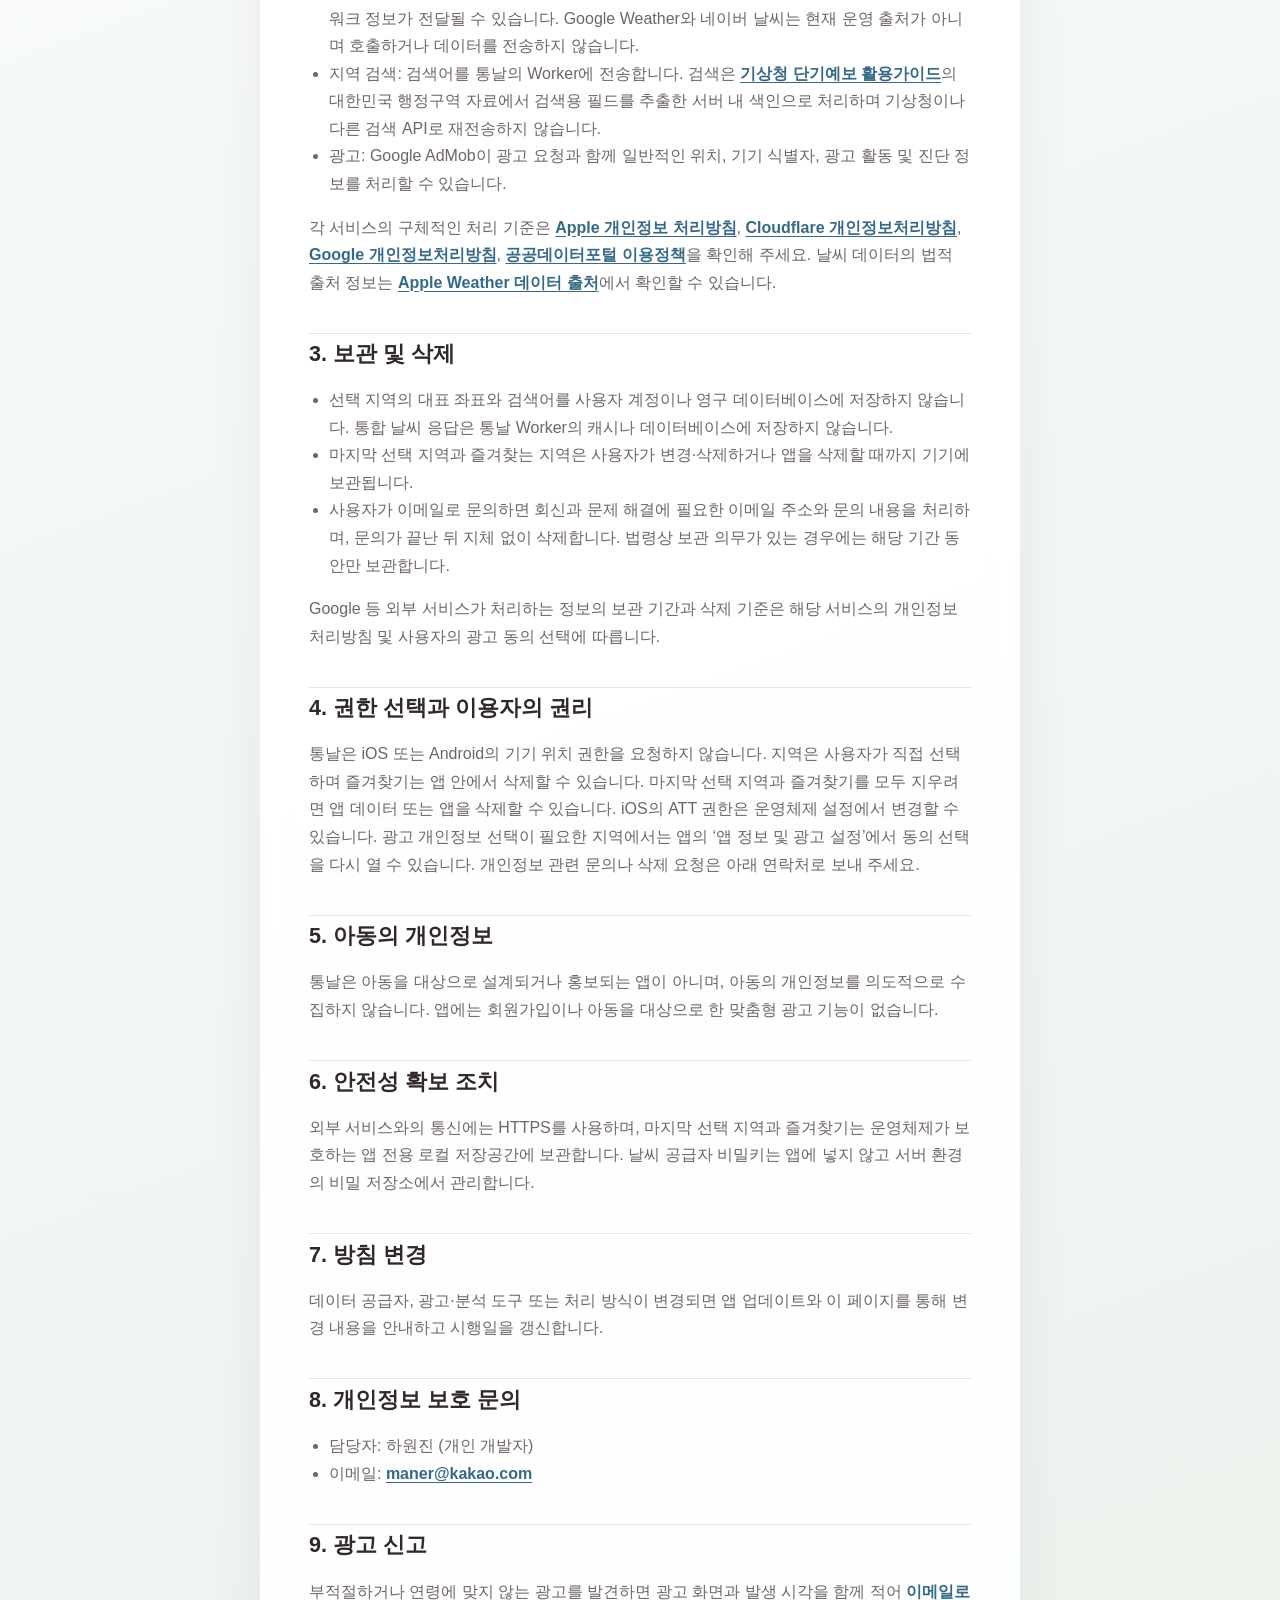
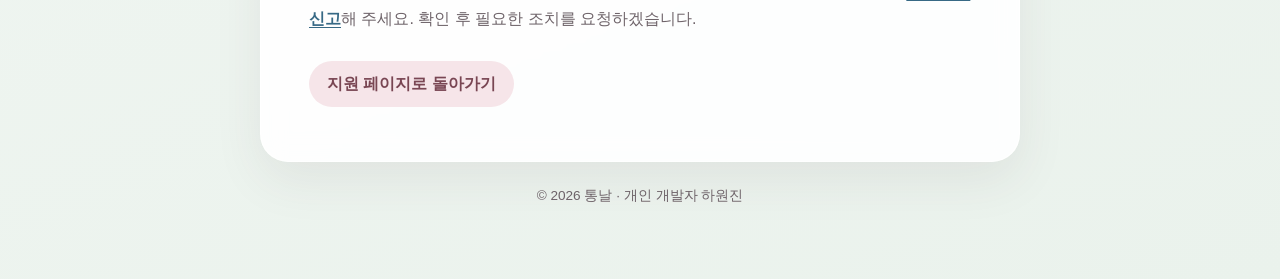
==== commit 189500ed: "Update privacy policy for ATT disclosure" ====
--- a/privacy.html
+++ b/privacy.html
@@ -12,13 +12,16 @@
       <article class="card">
         <div class="eyebrow">PRIVACY POLICY</div>
         <h1>통날 개인정보처리방침</h1>
-        <p class="meta">시행일: 2026년 8월 10일 · 최종 수정: 2026년 8월 12일</p>
+        <p class="meta">시행일: 2026년 8월 10일 · 최종 수정: 2026년 8월 17일</p>
 
         <div class="notice">
           통날은 회원가입을 제공하지 않으며 기기의 위치 권한이나 GPS를 사용하지
           않습니다. 사용자가 직접 고른 국내 지역의 날씨를 제공하고 Google
           AdMob의 맞춤설정되지 않은 배너 광고를 표시할 수 있습니다. 광고 개인정보
           선택은 앱의 ‘앱 정보 및 광고 설정’에서 다시 확인하거나 변경할 수 있습니다.
+          iOS에서는 광고 성과 측정과 반복 노출 제한을 위한 앱 추적 투명성(ATT)
+          권한을 선택적으로 요청하며, 허용하지 않아도 모든 날씨 기능을 이용할 수
+          있습니다.
         </div>
 
         <h2>1. 처리하는 정보와 목적</h2>
@@ -55,10 +58,12 @@
         </ul>
         <p>
           개발자는 앱을 통해 이름, 전화번호, 결제정보 또는 계정정보를 직접
-          수집하지 않습니다. 통날은 iOS의 앱 추적 투명성 권한을 요청하지 않으며,
-          다른 회사의 앱이나 웹사이트를 넘나드는 맞춤형 광고 추적을 목적으로
-          광고를 요청하지 않습니다. 다만 맞춤설정되지 않은 광고에도 위 정보가
-          광고 제공·빈도 관리·보안·측정 목적으로 처리될 수 있습니다.
+          수집하지 않습니다. 통날의 광고 요청은 맞춤설정되지 않은 광고로 제한됩니다.
+          다만 Google Mobile Ads SDK는 광고 제공·빈도 관리·보안·성과 측정을 위해
+          기기 또는 광고 식별자를 처리할 수 있으며, Apple의 정의에 따라 이 처리는
+          추적으로 분류될 수 있습니다. iOS에서는 해당 처리 전에 앱 추적
+          투명성(ATT) 선택권을 제공하고, 사용자가 허용하지 않으면 IDFA를 광고 요청에
+          사용하지 않습니다. 거부해도 모든 날씨 기능을 사용할 수 있습니다.
         </p>
 
         <h2>2. 외부 서비스 전송</h2>
@@ -126,9 +131,10 @@
           통날은 iOS 또는 Android의 기기 위치 권한을 요청하지 않습니다. 지역은
           사용자가 직접 선택하며 즐겨찾기는 앱 안에서 삭제할 수 있습니다. 마지막
           선택 지역과 즐겨찾기를 모두 지우려면 앱 데이터 또는 앱을 삭제할 수
-          있습니다. 광고 개인정보 선택이 필요한 지역에서는 앱의 ‘앱 정보 및 광고
-          설정’에서 동의 선택을 다시 열 수 있습니다. 개인정보 관련 문의나 삭제
-          요청은 아래 연락처로 보내 주세요.
+          있습니다. iOS의 ATT 권한은 운영체제 설정에서 변경할 수 있습니다. 광고
+          개인정보 선택이 필요한 지역에서는 앱의 ‘앱 정보 및 광고 설정’에서 동의
+          선택을 다시 열 수 있습니다. 개인정보 관련 문의나 삭제 요청은 아래
+          연락처로 보내 주세요.
         </p>
 
         <h2>5. 아동의 개인정보</h2>
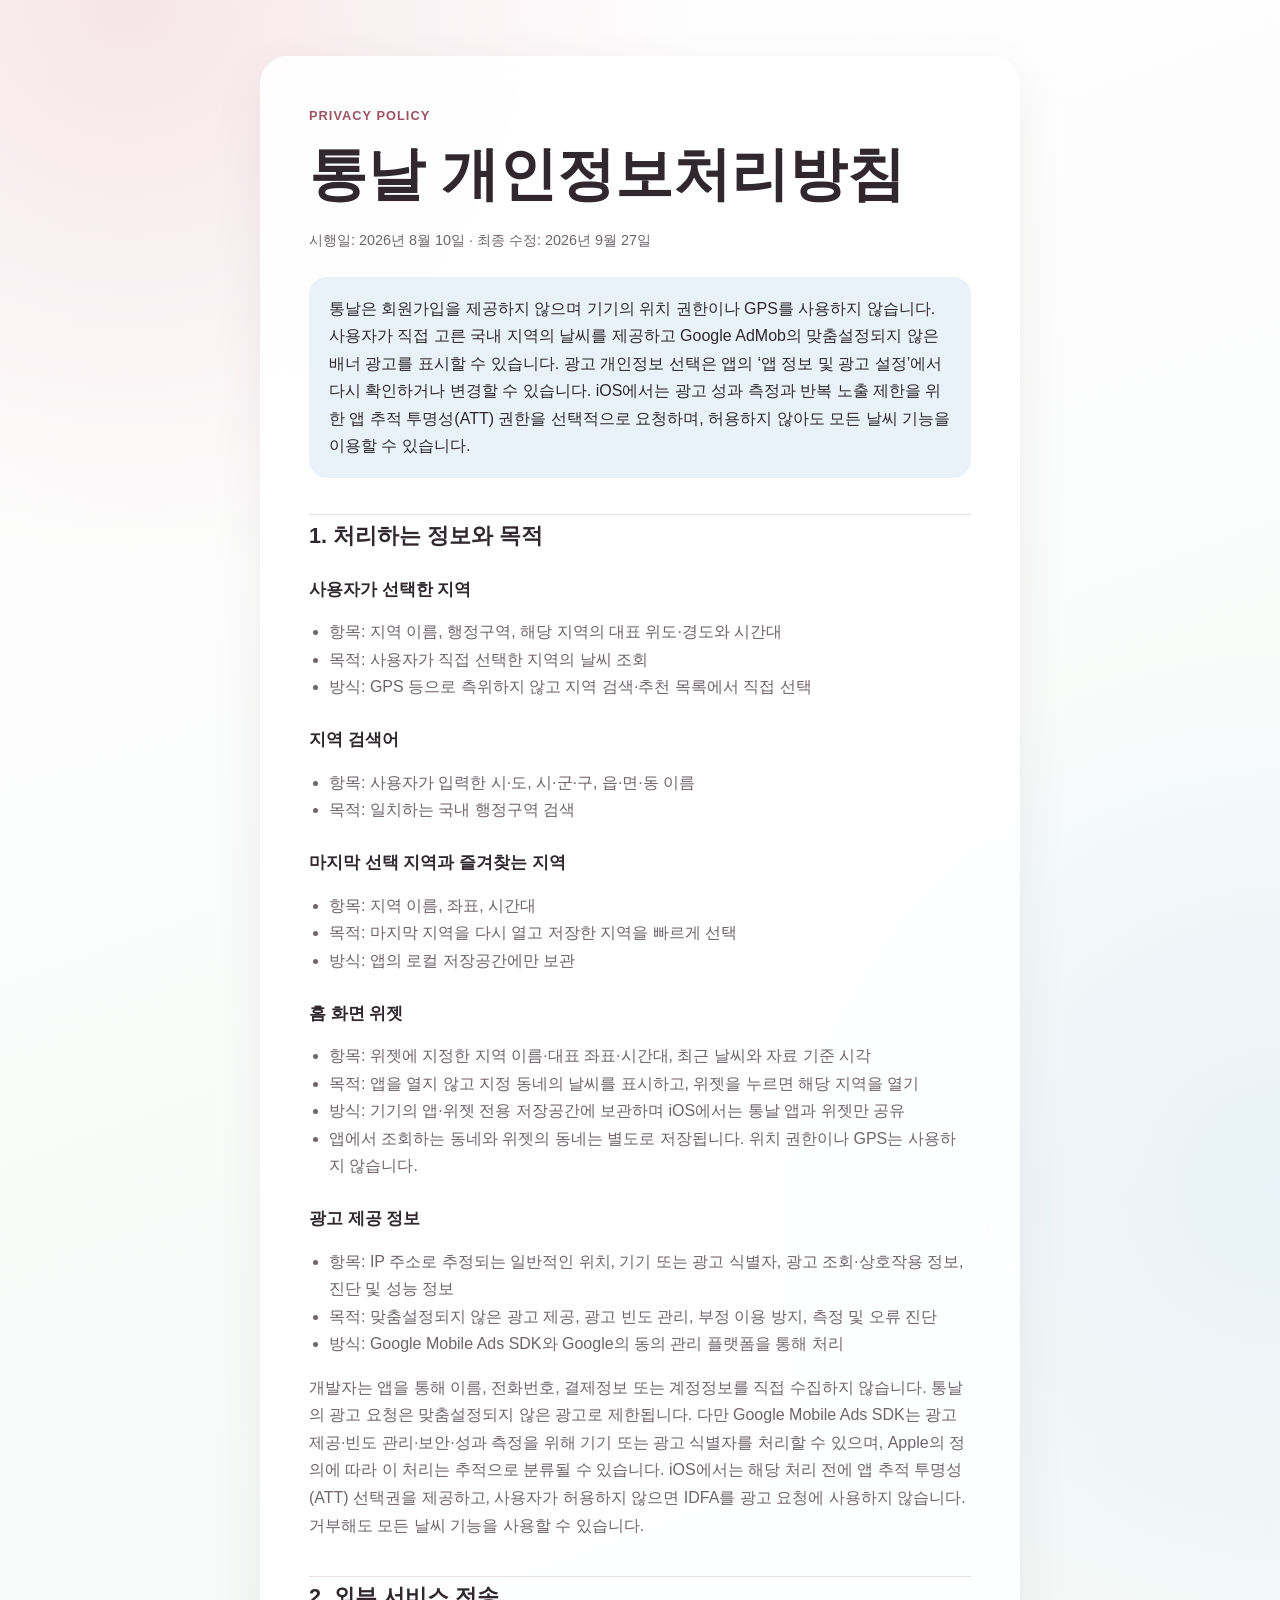
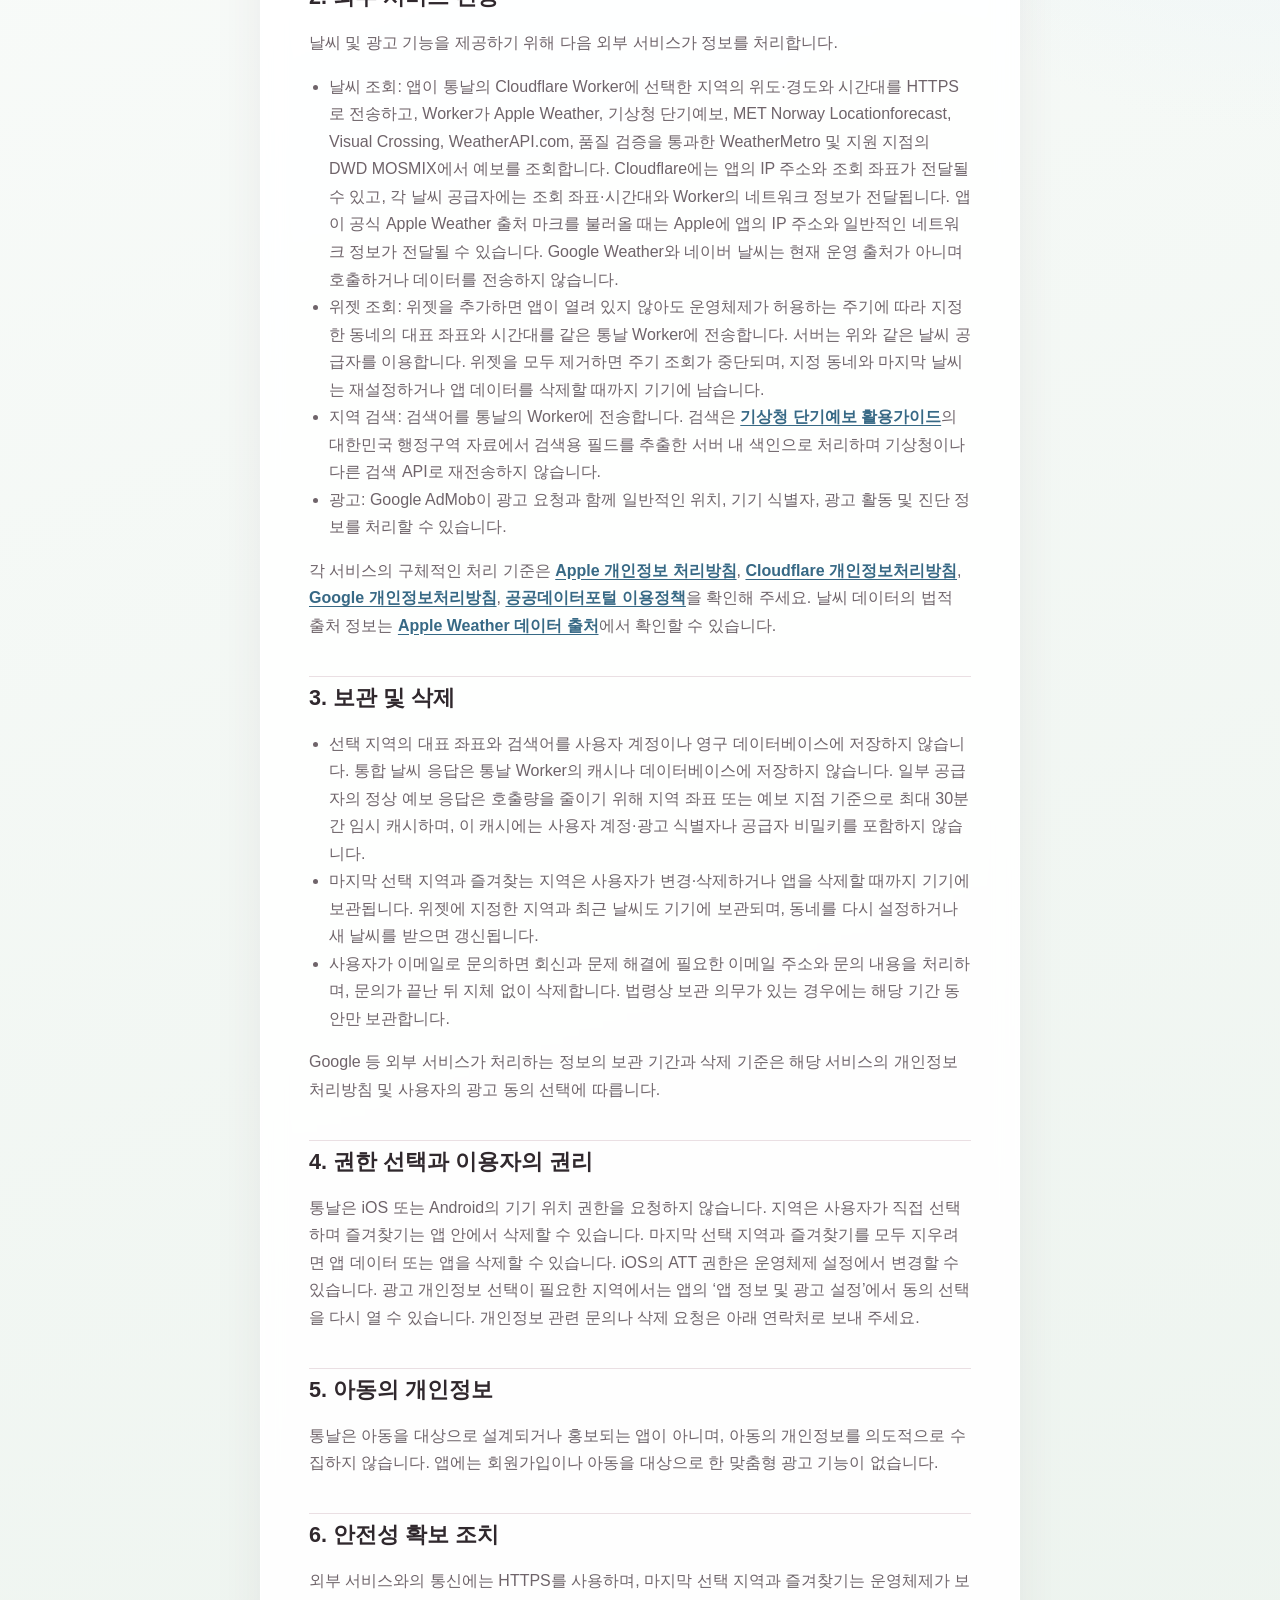
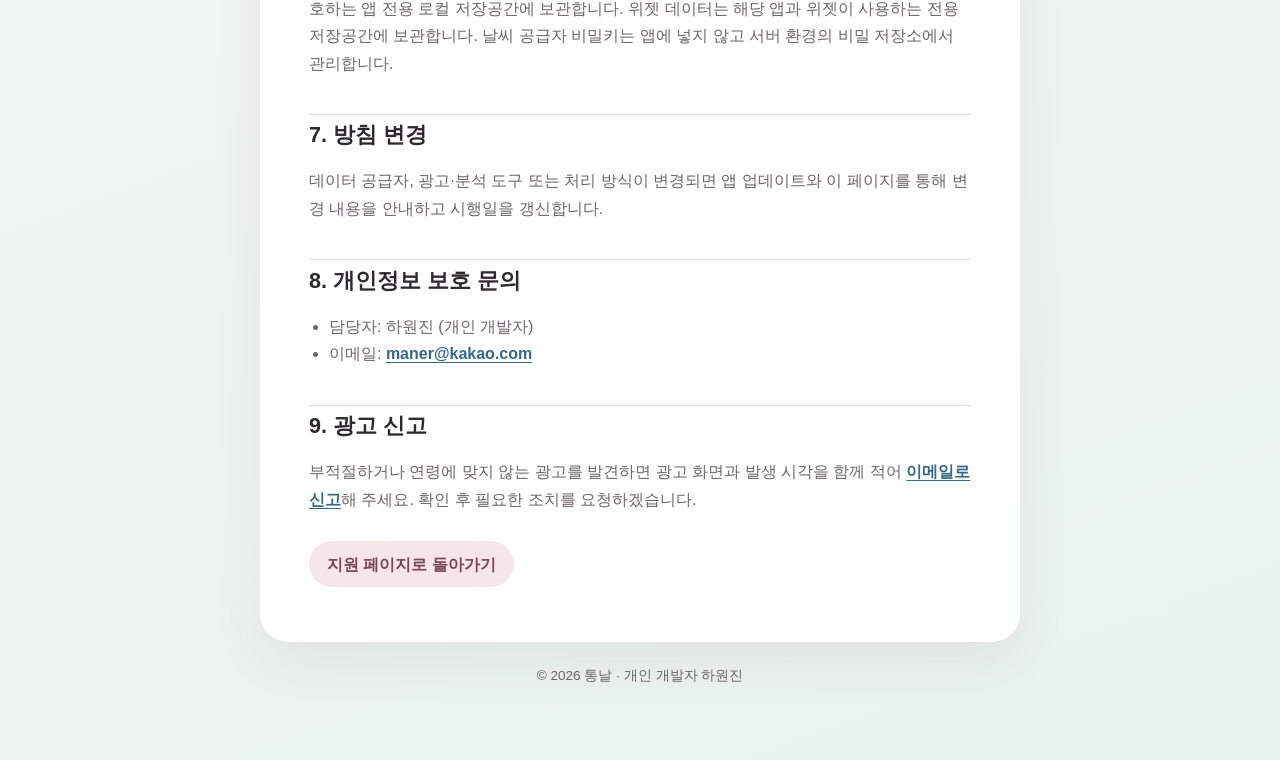
==== commit a6dd84fd: "Update privacy policy for weather widgets and active providers" ====
--- a/privacy.html
+++ b/privacy.html
@@ -12,7 +12,7 @@
       <article class="card">
         <div class="eyebrow">PRIVACY POLICY</div>
         <h1>통날 개인정보처리방침</h1>
-        <p class="meta">시행일: 2026년 8월 10일 · 최종 수정: 2026년 8월 17일</p>
+        <p class="meta">시행일: 2026년 8월 10일 · 최종 수정: 2026년 9월 27일</p>
 
         <div class="notice">
           통날은 회원가입을 제공하지 않으며 기기의 위치 권한이나 GPS를 사용하지
@@ -41,6 +41,13 @@
           <li>항목: 지역 이름, 좌표, 시간대</li>
           <li>목적: 마지막 지역을 다시 열고 저장한 지역을 빠르게 선택</li>
           <li>방식: 앱의 로컬 저장공간에만 보관</li>
+        </ul>
+        <h3>홈 화면 위젯</h3>
+        <ul>
+          <li>항목: 위젯에 지정한 지역 이름·대표 좌표·시간대, 최근 날씨와 자료 기준 시각</li>
+          <li>목적: 앱을 열지 않고 지정 동네의 날씨를 표시하고, 위젯을 누르면 해당 지역을 열기</li>
+          <li>방식: 기기의 앱·위젯 전용 저장공간에 보관하며 iOS에서는 통날 앱과 위젯만 공유</li>
+          <li>앱에서 조회하는 동네와 위젯의 동네는 별도로 저장됩니다. 위치 권한이나 GPS는 사용하지 않습니다.</li>
         </ul>
         <h3>광고 제공 정보</h3>
         <ul>
@@ -74,13 +81,19 @@
           <li>
             날씨 조회: 앱이 통날의 Cloudflare Worker에 선택한 지역의 위도·경도와
             시간대를 HTTPS로 전송하고, Worker가 Apple Weather, 기상청 단기예보,
-            MET Norway Locationforecast와 WeatherAPI.com에서
-            예보를 조회합니다. Cloudflare에는 앱의 IP 주소와
+            MET Norway Locationforecast, Visual Crossing, WeatherAPI.com,
+            품질 검증을 통과한 WeatherMetro 및 지원 지점의 DWD MOSMIX에서 예보를 조회합니다. Cloudflare에는 앱의 IP 주소와
             조회 좌표가 전달될 수 있고, 각 날씨 공급자에는 조회 좌표·시간대와
             Worker의 네트워크 정보가 전달됩니다. 앱이 공식 Apple Weather 출처
             마크를 불러올 때는 Apple에 앱의 IP 주소와 일반적인 네트워크 정보가
             전달될 수 있습니다. Google Weather와 네이버 날씨는 현재 운영 출처가
             아니며 호출하거나 데이터를 전송하지 않습니다.
+          </li>
+          <li>
+            위젯 조회: 위젯을 추가하면 앱이 열려 있지 않아도 운영체제가 허용하는 주기에 따라
+            지정한 동네의 대표 좌표와 시간대를 같은 통날 Worker에 전송합니다. 서버는 위와
+            같은 날씨 공급자를 이용합니다. 위젯을 모두 제거하면 주기 조회가 중단되며,
+            지정 동네와 마지막 날씨는 재설정하거나 앱 데이터를 삭제할 때까지 기기에 남습니다.
           </li>
           <li>
             지역 검색: 검색어를 통날의 Worker에 전송합니다. 검색은
@@ -109,11 +122,14 @@
           <li>
             선택 지역의 대표 좌표와 검색어를 사용자 계정이나 영구 데이터베이스에
             저장하지 않습니다. 통합 날씨 응답은 통날 Worker의 캐시나
-            데이터베이스에 저장하지 않습니다.
+            데이터베이스에 저장하지 않습니다. 일부 공급자의 정상 예보 응답은 호출량을
+            줄이기 위해 지역 좌표 또는 예보 지점 기준으로 최대 30분간 임시 캐시하며,
+            이 캐시에는 사용자 계정·광고 식별자나 공급자 비밀키를 포함하지 않습니다.
           </li>
           <li>
             마지막 선택 지역과 즐겨찾는 지역은 사용자가 변경·삭제하거나 앱을
-            삭제할 때까지 기기에 보관됩니다.
+            삭제할 때까지 기기에 보관됩니다. 위젯에 지정한 지역과 최근 날씨도 기기에
+            보관되며, 동네를 다시 설정하거나 새 날씨를 받으면 갱신됩니다.
           </li>
           <li>
             사용자가 이메일로 문의하면 회신과 문제 해결에 필요한 이메일 주소와
@@ -147,7 +163,8 @@
         <h2>6. 안전성 확보 조치</h2>
         <p>
           외부 서비스와의 통신에는 HTTPS를 사용하며, 마지막 선택 지역과 즐겨찾기는
-          운영체제가 보호하는 앱 전용 로컬 저장공간에 보관합니다. 날씨 공급자
+          운영체제가 보호하는 앱 전용 로컬 저장공간에 보관합니다. 위젯 데이터는
+          해당 앱과 위젯이 사용하는 전용 저장공간에 보관합니다. 날씨 공급자
           비밀키는 앱에 넣지 않고 서버 환경의 비밀 저장소에서 관리합니다.
         </p>
 
